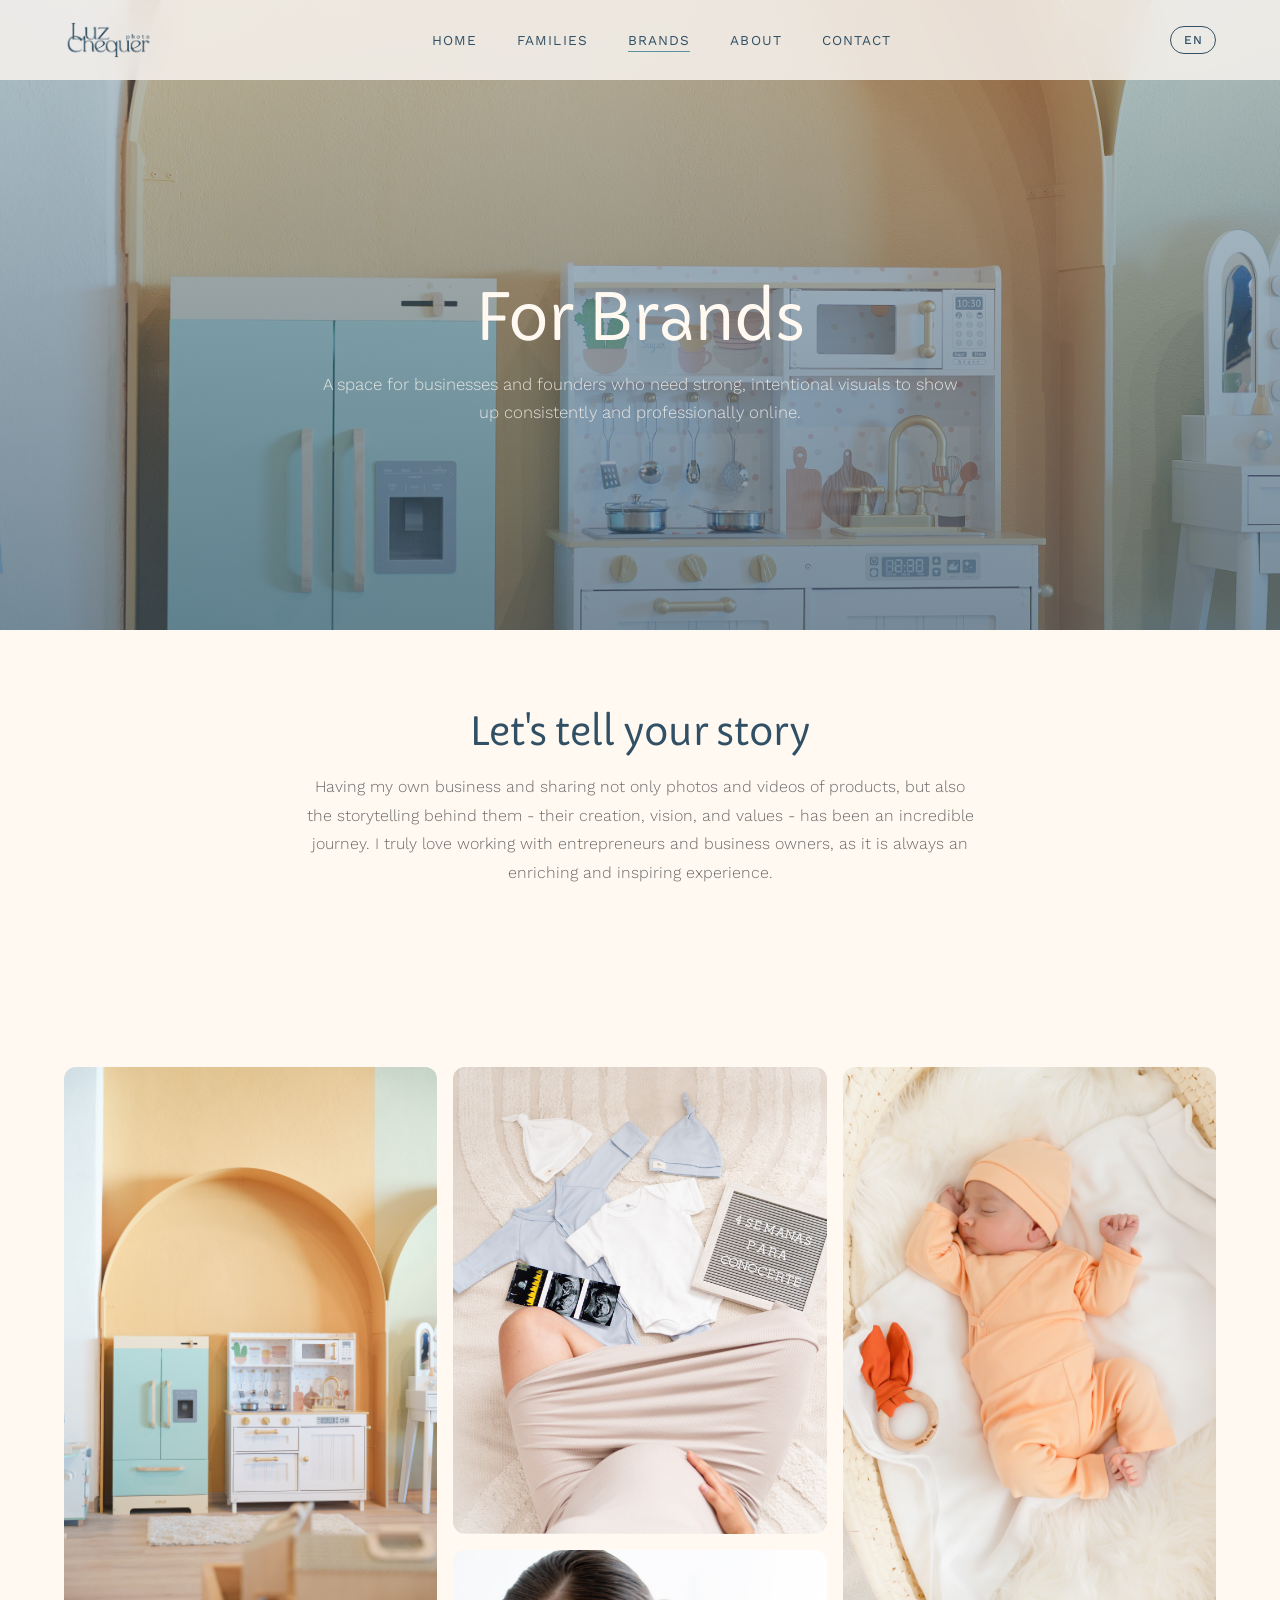
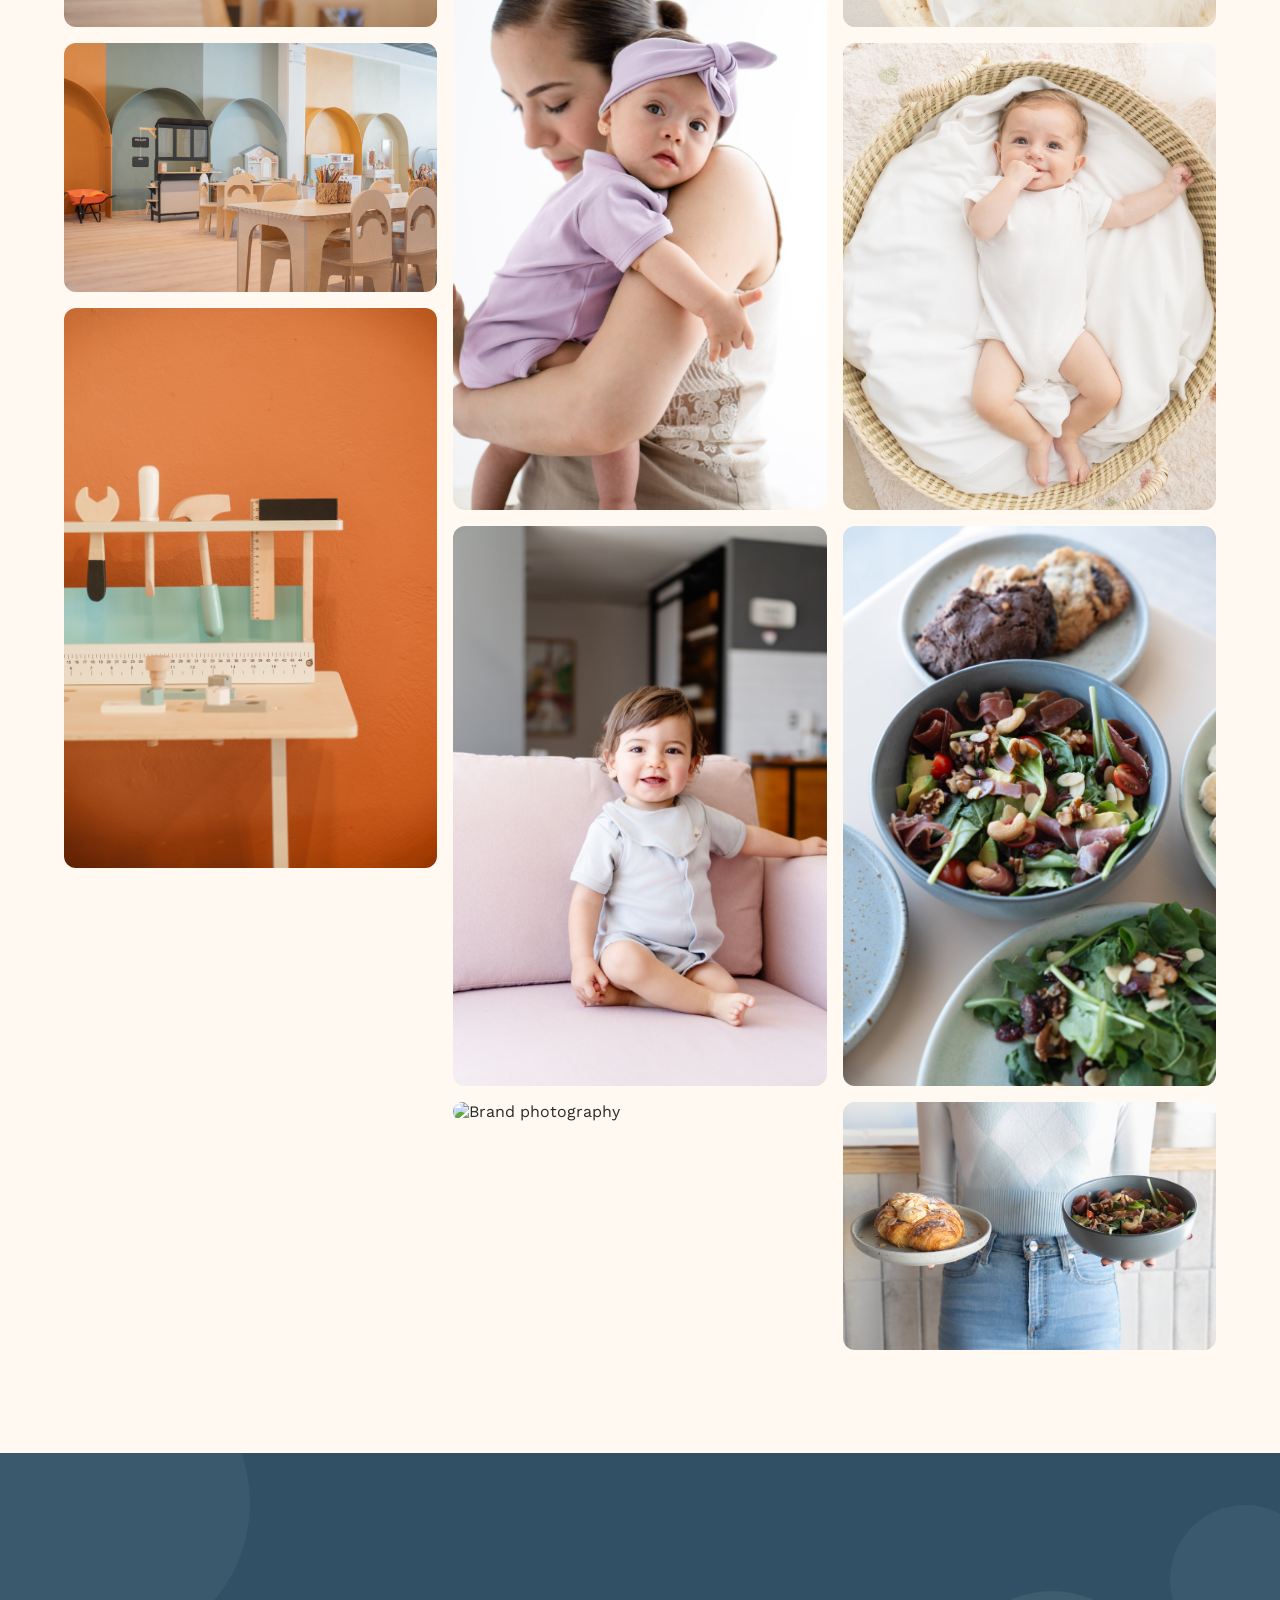
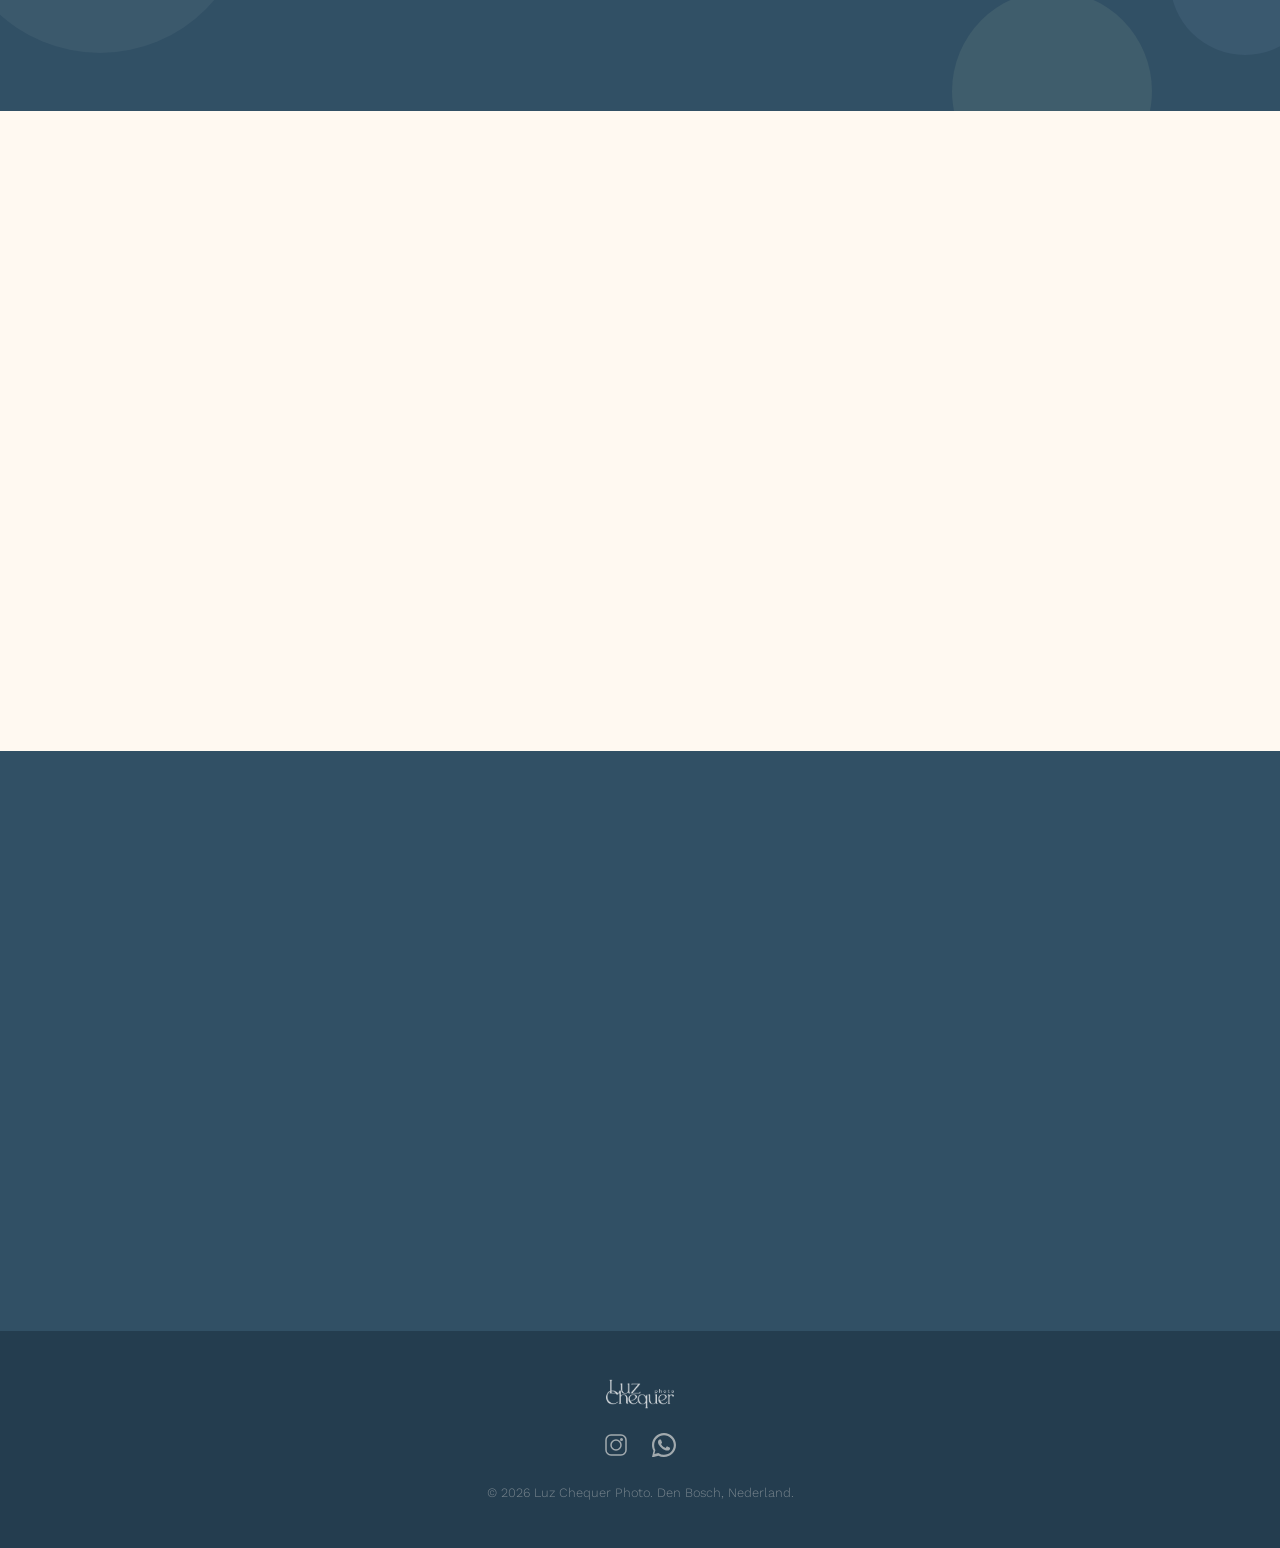
==== site/brands.html @ 9d4e7717 "Initial commit: Luz Chequer Photo website with Decap CMS Static photography portfolio with bilingual" ====
<!DOCTYPE html>
<html lang="en">
<head>
    <meta charset="UTF-8">
    <meta name="viewport" content="width=device-width, initial-scale=1.0">
    <title>Brands - Luz Chequer Photo</title>
    <link rel="stylesheet" href="/site/styles.css">
    <link rel="preconnect" href="https://fonts.googleapis.com">
    <link rel="preconnect" href="https://fonts.gstatic.com" crossorigin>
    <link href="https://fonts.googleapis.com/css2?family=Capriola&family=Work+Sans:wght@300;400;500&display=swap" rel="stylesheet">
</head>
<body>

    <!-- Navigation -->
    <nav class="navbar" id="navbar">
        <a href="/site/" class="nav-logo">
            <img src="/logo/luzchequerphoto-logo.png" alt="Luz Chequer Photo" class="logo-dark">
            <img src="/logo/luzchequerphoto-logo-b.png" alt="Luz Chequer Photo" class="logo-light">
        </a>
        <div class="nav-links" id="navLinks">
            <a href="/site/" data-en="Home" data-nl="Home">Home</a>
            <a href="/site/families.html" data-en="Families" data-nl="Gezinnen">Families</a>
            <a href="/site/brands.html" class="active" data-en="Brands" data-nl="Merken">Brands</a>
            <a href="#about" data-en="About" data-nl="Over mij">About</a>
            <a href="#contact" data-en="Contact" data-nl="Contact">Contact</a>
        </div>
        <div class="nav-right">
            <button class="lang-toggle" id="langToggle" title="Switch language">
EN
            </button>
            <button class="menu-toggle" id="menuToggle" aria-label="Menu">
                <span></span>
                <span></span>
                <span></span>
            </button>
        </div>
    </nav>

    <!-- Mobile Menu -->
    <div class="mobile-menu" id="mobileMenu">
        <a href="/site/" data-en="Home" data-nl="Home">Home</a>
        <a href="/site/families.html" data-en="Families" data-nl="Gezinnen">Families</a>
        <a href="/site/brands.html" data-en="Brands" data-nl="Merken">Brands</a>
        <a href="#about" data-en="About" data-nl="Over mij">About</a>
        <a href="#contact" data-en="Contact" data-nl="Contact">Contact</a>
    </div>

    <!-- Page Hero -->
    <section class="page-hero">
        <img src="/porfolio/brands/DSC03375.jpg" alt="Brand Photography">
        <div class="page-hero-overlay"></div>
        <div class="page-hero-content">
            <h1 data-en="For Brands" data-nl="Voor Merken">For Brands</h1>
            <p data-en="A space for businesses and founders who need strong, intentional visuals to show up consistently and professionally online." data-nl="Een plek voor bedrijven en ondernemers die sterke, doordachte visuals nodig hebben om consistent en professioneel online aanwezig te zijn.">A space for businesses and founders who need strong, intentional visuals to show up consistently and professionally online.</p>
        </div>
    </section>

    <!-- Intro -->
    <section class="page-intro">
        <h2 data-en="Let's tell your story" data-nl="Laten we jouw verhaal vertellen">Let's tell your story</h2>
        <p data-en="Having my own business and sharing not only photos and videos of products, but also the storytelling behind them - their creation, vision, and values - has been an incredible journey. I truly love working with entrepreneurs and business owners, as it is always an enriching and inspiring experience." data-nl="Mijn eigen bedrijf hebben en niet alleen foto's en video's van producten delen, maar ook het verhaal erachter - de creatie, visie en waarden - is een ongelooflijke reis geweest. Ik vind het geweldig om met ondernemers te werken, omdat het altijd een verrijkende en inspirerende ervaring is.">Having my own business and sharing not only photos and videos of products, but also the storytelling behind them - their creation, vision, and values - has been an incredible journey. I truly love working with entrepreneurs and business owners, as it is always an enriching and inspiring experience.</p>
    </section>

    <!-- Gallery -->
    <section class="portfolio">
        <div class="portfolio-grid" id="portfolioGrid">
            <div class="portfolio-item"><img src="/porfolio/brands/DSC03375.jpg" alt="Brand photography" loading="lazy"></div>
            <div class="portfolio-item"><img src="/porfolio/brands/DSC03379.jpg" alt="Brand photography" loading="lazy"></div>
            <div class="portfolio-item"><img src="/porfolio/brands/DSC03391.jpg" alt="Brand photography" loading="lazy"></div>
            <div class="portfolio-item"><img src="/porfolio/brands/DSC07817.jpg" alt="Brand photography" loading="lazy"></div>
            <div class="portfolio-item"><img src="/porfolio/brands/DSC05580.jpg" alt="Brand photography" loading="lazy"></div>
            <div class="portfolio-item"><img src="/porfolio/brands/DSC09235.jpg" alt="Brand photography" loading="lazy"></div>
            <div class="portfolio-item"><img src="/porfolio/brands/DSC07991.jpg" alt="Brand photography" loading="lazy"></div>
            <div class="portfolio-item"><img src="/porfolio/brands/DSC07994.jpg" alt="Brand photography" loading="lazy"></div>
            <div class="portfolio-item"><img src="/porfolio/brands/MAURO-71-2.jpg" alt="Brand photography" loading="lazy"></div>
            <div class="portfolio-item"><img src="/porfolio/brands/DSC03404.jpg" alt="Brand photography" loading="lazy"></div>
            <div class="portfolio-item"><img src="/porfolio/brands/DSC03407.jpg" alt="Brand photography" loading="lazy"></div>
        </div>
    </section>

    <!-- Lightbox -->
    <div class="lightbox" id="lightbox">
        <button class="lightbox-close" id="lightboxClose">&times;</button>
        <button class="lightbox-prev" id="lightboxPrev">&#8249;</button>
        <button class="lightbox-next" id="lightboxNext">&#8250;</button>
        <img src="" alt="" id="lightboxImg">
    </div>

    <!-- CTA Banner -->
    <section class="quote-banner">
        <div class="quote-shapes">
            <div class="q-shape q-1"></div>
            <div class="q-shape q-2"></div>
            <div class="q-shape q-3"></div>
        </div>
        <blockquote>
            <p data-en="&ldquo;Let's work together&rdquo;" data-nl="&ldquo;Laten we samenwerken&rdquo;">&ldquo;Let's work together&rdquo;</p>
        </blockquote>
    </section>

    <!-- About -->
    <section class="about" id="about">
        <div class="about-grid">
            <div class="about-image">
                <img src="/luzchequer.jpg" alt="Luz Chequer">
                <div class="about-shape"></div>
            </div>
            <div class="about-content">
                <span class="section-label" data-en="About Me" data-nl="Over Mij">About Me</span>
                <h2 data-en="A little more about me" data-nl="Even iets meer over mij">A little more about me</h2>
                <p data-en="I studied Fashion Design and graduated with honors at IBERO in Mexico City, where I took photography and editing classes. That experience gave me a strong technical foundation, which I later used for different projects and eventually for my own business - I created and still run my own baby clothing brand." data-nl="Ik heb Modeontwerp gestudeerd en cum laude afgestudeerd aan IBERO in Mexico-Stad, waar ik fotografie- en bewerkingslessen volgde. Die ervaring gaf me een sterke technische basis, die ik later gebruikte voor verschillende projecten en uiteindelijk voor mijn eigen bedrijf - ik heb mijn eigen babykledingmerk opgericht en run het nog steeds.">I studied Fashion Design and graduated with honors at IBERO in Mexico City, where I took photography and editing classes. That experience gave me a strong technical foundation, which I later used for different projects and eventually for my own business - I created and still run my own baby clothing brand.</p>
                <p data-en="Along the way, I've learned so much about social media and how to create content that is useful, meaningful, and truly helps local businesses connect with their audience." data-nl="Onderweg heb ik zoveel geleerd over social media en hoe je content kunt maken die nuttig, betekenisvol is en lokale bedrijven echt helpt om verbinding te maken met hun publiek.">Along the way, I've learned so much about social media and how to create content that is useful, meaningful, and truly helps local businesses connect with their audience.</p>
            </div>
        </div>
    </section>

    <!-- Contact -->
    <section class="contact" id="contact">
        <div class="contact-grid">
            <div class="contact-info">
                <span class="section-label" data-en="Get in Touch" data-nl="Neem Contact Op">Get in Touch</span>
                <h2 data-en="Let's create something beautiful together" data-nl="Laten we samen iets moois maken">Let's create something beautiful together</h2>
                <p data-en="I'm always happy to help you with any questions you might have." data-nl="Ik help je graag met al je vragen.">I'm always happy to help you with any questions you might have.</p>
                <div class="contact-details">
                    <a href="mailto:luzchequer@gmail.com" class="contact-link">
                        <svg width="20" height="20" viewBox="0 0 24 24" fill="none" stroke="currentColor" stroke-width="1.5"><rect x="2" y="4" width="20" height="16" rx="2"/><path d="m2 7 10 7 10-7"/></svg>
                        luzchequer@gmail.com
                    </a>
                    <a href="tel:+31626169125" class="contact-link">
                        <svg width="20" height="20" viewBox="0 0 24 24" fill="none" stroke="currentColor" stroke-width="1.5"><path d="M22 16.92v3a2 2 0 0 1-2.18 2 19.79 19.79 0 0 1-8.63-3.07 19.5 19.5 0 0 1-6-6 19.79 19.79 0 0 1-3.07-8.67A2 2 0 0 1 4.11 2h3a2 2 0 0 1 2 1.72c.127.96.361 1.903.7 2.81a2 2 0 0 1-.45 2.11L8.09 9.91a16 16 0 0 0 6 6l1.27-1.27a2 2 0 0 1 2.11-.45c.907.339 1.85.573 2.81.7A2 2 0 0 1 22 16.92z"/></svg>
                        +31 6 26169125
                    </a>
                    <a href="https://wa.me/527713960683" class="contact-link" target="_blank">
                        <svg width="20" height="20" viewBox="0 0 24 24" fill="currentColor"><path d="M17.472 14.382c-.297-.149-1.758-.867-2.03-.967-.273-.099-.471-.148-.67.15-.197.297-.767.966-.94 1.164-.173.199-.347.223-.644.075-.297-.15-1.255-.463-2.39-1.475-.883-.788-1.48-1.761-1.653-2.059-.173-.297-.018-.458.13-.606.134-.133.298-.347.446-.52.149-.174.198-.298.298-.497.099-.198.05-.371-.025-.52-.075-.149-.669-1.612-.916-2.207-.242-.579-.487-.5-.669-.51-.173-.008-.371-.01-.57-.01-.198 0-.52.074-.792.372-.272.297-1.04 1.016-1.04 2.479 0 1.462 1.065 2.875 1.213 3.074.149.198 2.096 3.2 5.077 4.487.709.306 1.262.489 1.694.625.712.227 1.36.195 1.871.118.571-.085 1.758-.719 2.006-1.413.248-.694.248-1.289.173-1.413-.074-.124-.272-.198-.57-.347z"/><path d="M12 0C5.373 0 0 5.373 0 12c0 2.127.555 4.122 1.527 5.855L.06 23.647a.5.5 0 0 0 .608.608l5.792-1.467A11.94 11.94 0 0 0 12 24c6.627 0 12-5.373 12-12S18.627 0 12 0zm0 21.818a9.8 9.8 0 0 1-5.283-1.545l-.379-.225-3.927.995.995-3.927-.225-.379A9.8 9.8 0 0 1 2.182 12c0-5.422 4.396-9.818 9.818-9.818S21.818 6.578 21.818 12s-4.396 9.818-9.818 9.818z"/></svg>
                        WhatsApp
                    </a>
                    <a href="https://instagram.com/luzchequerphoto" class="contact-link" target="_blank">
                        <svg width="20" height="20" viewBox="0 0 24 24" fill="none" stroke="currentColor" stroke-width="1.5"><rect x="2" y="2" width="20" height="20" rx="5"/><circle cx="12" cy="12" r="5"/><circle cx="17.5" cy="6.5" r="1.5" fill="currentColor" stroke="none"/></svg>
                        @luzchequerphoto
                    </a>
                    <div class="contact-link location">
                        <svg width="20" height="20" viewBox="0 0 24 24" fill="none" stroke="currentColor" stroke-width="1.5"><path d="M21 10c0 7-9 13-9 13s-9-6-9-13a9 9 0 0 1 18 0z"/><circle cx="12" cy="10" r="3"/></svg>
                        Den Bosch, Nederland
                    </div>
                </div>
            </div>
            <div class="contact-form-wrapper">
                <form class="contact-form" id="contactForm">
                    <div class="form-group">
                        <input type="text" name="name" required placeholder=" ">
                        <label data-en="Name" data-nl="Naam">Name</label>
                    </div>
                    <div class="form-group">
                        <input type="email" name="email" required placeholder=" ">
                        <label data-en="Email" data-nl="E-mail">Email</label>
                    </div>
                    <div class="form-group">
                        <textarea name="message" rows="5" required placeholder=" "></textarea>
                        <label data-en="Message" data-nl="Bericht">Message</label>
                    </div>
                    <button type="submit" class="submit-btn" data-en="Send Message" data-nl="Verstuur Bericht">Send Message</button>
                </form>
            </div>
        </div>
    </section>

    <!-- Footer -->
    <footer class="footer">
        <div class="footer-content">
            <img src="/logo/luzchequerphoto-logo-b.png" alt="Luz Chequer Photo" class="footer-logo">
            <div class="footer-social">
                <a href="https://instagram.com/luzchequerphoto" target="_blank" aria-label="Instagram">
                    <svg width="24" height="24" viewBox="0 0 24 24" fill="none" stroke="currentColor" stroke-width="1.5"><rect x="2" y="2" width="20" height="20" rx="5"/><circle cx="12" cy="12" r="5"/><circle cx="17.5" cy="6.5" r="1.5" fill="currentColor" stroke="none"/></svg>
                </a>
                <a href="https://wa.me/527713960683" target="_blank" aria-label="WhatsApp">
                    <svg width="24" height="24" viewBox="0 0 24 24" fill="currentColor"><path d="M17.472 14.382c-.297-.149-1.758-.867-2.03-.967-.273-.099-.471-.148-.67.15-.197.297-.767.966-.94 1.164-.173.199-.347.223-.644.075-.297-.15-1.255-.463-2.39-1.475-.883-.788-1.48-1.761-1.653-2.059-.173-.297-.018-.458.13-.606.134-.133.298-.347.446-.52.149-.174.198-.298.298-.497.099-.198.05-.371-.025-.52-.075-.149-.669-1.612-.916-2.207-.242-.579-.487-.5-.669-.51-.173-.008-.371-.01-.57-.01-.198 0-.52.074-.792.372-.272.297-1.04 1.016-1.04 2.479 0 1.462 1.065 2.875 1.213 3.074.149.198 2.096 3.2 5.077 4.487.709.306 1.262.489 1.694.625.712.227 1.36.195 1.871.118.571-.085 1.758-.719 2.006-1.413.248-.694.248-1.289.173-1.413-.074-.124-.272-.198-.57-.347z"/><path d="M12 0C5.373 0 0 5.373 0 12c0 2.127.555 4.122 1.527 5.855L.06 23.647a.5.5 0 0 0 .608.608l5.792-1.467A11.94 11.94 0 0 0 12 24c6.627 0 12-5.373 12-12S18.627 0 12 0zm0 21.818a9.8 9.8 0 0 1-5.283-1.545l-.379-.225-3.927.995.995-3.927-.225-.379A9.8 9.8 0 0 1 2.182 12c0-5.422 4.396-9.818 9.818-9.818S21.818 6.578 21.818 12s-4.396 9.818-9.818 9.818z"/></svg>
                </a>
            </div>
            <p class="footer-copy">&copy; 2026 Luz Chequer Photo. Den Bosch, Nederland.</p>
        </div>
    </footer>

    <script src="/site/content-loader.js"></script>
    <script src="/site/script.js"></script>
</body>
</html>
---- site/styles.css ----
/* ============================================
   Luz Chequer Photo - Brand Stylesheet
   Colors from Mesa de trabajo:
   Lime:      #E0EABC
   Mint:      #ABC0B9
   Teal:      #5F929F
   Navy:      #315065
   Light Blue:#A7C1E1
   Background:#F7F3EE (warm cream from brand sheet)
   ============================================ */

:root {
    --lime: #E0EABC;
    --mint: #ABC0B9;
    --teal: #5F929F;
    --navy: #315065;
    --light-blue: #A7C1E1;
    --cream: #fff9f1;
    --white: #FFFFFF;
    --text: #2A2A2A;
    --text-light: #6B6B6B;

    --font-display: 'Capriola', sans-serif;
    --font-body: 'Work Sans', -apple-system, sans-serif;

    --nav-height: 80px;
}

* {
    margin: 0;
    padding: 0;
    box-sizing: border-box;
}

html {
    scroll-behavior: smooth;
    font-size: 16px;
}

body {
    font-family: var(--font-body);
    color: var(--text);
    background: var(--cream);
    overflow-x: hidden;
    -webkit-font-smoothing: antialiased;
}

img {
    display: block;
    max-width: 100%;
}

a {
    text-decoration: none;
    color: inherit;
}

/* ── Navigation ────────────────────────── */

.navbar {
    position: fixed;
    top: 0;
    left: 0;
    right: 0;
    height: var(--nav-height);
    display: flex;
    align-items: center;
    justify-content: space-between;
    padding: 0 clamp(1.5rem, 5vw, 4rem);
    background: rgba(247, 243, 238, 0.85);
    backdrop-filter: blur(20px);
    -webkit-backdrop-filter: blur(20px);
    z-index: 1000;
    transition: background 0.3s, box-shadow 0.3s;
}

.navbar.scrolled {
    background: rgba(247, 243, 238, 0.95);
    box-shadow: 0 1px 20px rgba(49, 80, 101, 0.08);
}

.nav-logo {
    display: flex;
    align-items: center;
    z-index: 10;
}

.nav-logo img {
    height: 36px;
    width: auto;
}

.logo-light {
    display: none;
}

.nav-links {
    display: flex;
    gap: 2.5rem;
}

.nav-links a {
    font-family: var(--font-body);
    font-size: 0.85rem;
    font-weight: 400;
    letter-spacing: 0.08em;
    text-transform: uppercase;
    color: var(--navy);
    position: relative;
    transition: color 0.3s;
}

.nav-links a::after {
    content: '';
    position: absolute;
    bottom: -4px;
    left: 0;
    width: 0;
    height: 1.5px;
    background: var(--teal);
    transition: width 0.3s;
}

.nav-links a:hover::after,
.nav-links a.active::after {
    width: 100%;
}

.nav-right {
    display: flex;
    align-items: center;
    gap: 1rem;
}

.lang-toggle {
    display: flex;
    align-items: center;
    gap: 0.4rem;
    padding: 0.4rem 0.8rem;
    background: transparent;
    border: 1.5px solid var(--navy);
    border-radius: 100px;
    cursor: pointer;
    font-family: var(--font-body);
    font-size: 0.75rem;
    font-weight: 500;
    letter-spacing: 0.05em;
    color: var(--navy);
    transition: all 0.3s;
}

.lang-toggle:hover {
    background: var(--navy);
    color: var(--white);
}

.lang-flag {
    font-size: 1rem;
    line-height: 1;
}

.menu-toggle {
    display: none;
    flex-direction: column;
    gap: 5px;
    background: none;
    border: none;
    cursor: pointer;
    padding: 4px;
    z-index: 10;
}

.menu-toggle span {
    display: block;
    width: 24px;
    height: 2px;
    background: var(--navy);
    transition: all 0.3s;
    border-radius: 2px;
}

.menu-toggle.open span:nth-child(1) {
    transform: rotate(45deg) translate(5px, 5px);
}

.menu-toggle.open span:nth-child(2) {
    opacity: 0;
}

.menu-toggle.open span:nth-child(3) {
    transform: rotate(-45deg) translate(5px, -5px);
}

.mobile-menu {
    display: none;
    position: fixed;
    inset: 0;
    background: var(--navy);
    z-index: 999;
    flex-direction: column;
    align-items: center;
    justify-content: center;
    gap: 2.5rem;
    opacity: 0;
    pointer-events: none;
    transition: opacity 0.4s;
}

.mobile-menu.open {
    opacity: 1;
    pointer-events: all;
}

.mobile-menu a {
    font-family: var(--font-display);
    font-size: 2rem;
    color: var(--cream);
    letter-spacing: 0.02em;
    transition: color 0.3s;
}

.mobile-menu a:hover {
    color: var(--mint);
}

/* ── Hero ──────────────────────────────── */

.hero {
    min-height: 100vh;
    display: flex;
    align-items: center;
    padding: calc(var(--nav-height) + 2rem) clamp(1.5rem, 5vw, 4rem) 2rem;
    gap: clamp(2rem, 5vw, 6rem);
    position: relative;
    overflow: hidden;
}

.hero-content {
    flex: 1;
    max-width: 600px;
    z-index: 2;
}

.hero-title {
    font-family: var(--font-display);
    font-weight: 300;
    line-height: 1.1;
    color: var(--navy);
    margin-bottom: 1.5rem;
}

.hero-line-1 {
    display: block;
    font-size: clamp(3rem, 6vw, 5.5rem);
    font-style: italic;
    color: var(--teal);
}

.hero-line-2 {
    display: block;
    font-size: clamp(2.5rem, 5vw, 4.5rem);
}

.hero-line-3 {
    display: block;
    font-size: clamp(2.5rem, 5vw, 4.5rem);
}

.hero-subtitle {
    font-size: 1rem;
    font-weight: 300;
    color: var(--text-light);
    margin-bottom: 2.5rem;
    letter-spacing: 0.02em;
}

.hero-cta {
    display: inline-block;
    padding: 1rem 2.5rem;
    background: var(--navy);
    color: var(--cream);
    font-family: var(--font-body);
    font-size: 0.85rem;
    font-weight: 400;
    letter-spacing: 0.1em;
    text-transform: uppercase;
    border-radius: 100px;
    transition: all 0.4s;
}

.hero-cta:hover {
    background: var(--teal);
    transform: translateY(-2px);
    box-shadow: 0 8px 30px rgba(95, 146, 159, 0.3);
}

.hero-image-wrapper {
    flex: 1;
    position: relative;
    max-width: 500px;
    z-index: 1;
}

.hero-image {
    position: relative;
    border-radius: 200px 200px 30px 30px;
    overflow: hidden;
    aspect-ratio: 3/4;
    z-index: 2;
}

.hero-image img {
    width: 100%;
    height: 100%;
    object-fit: cover;
}

.hero-shape {
    position: absolute;
    border-radius: 50%;
    z-index: 1;
}

.shape-1 {
    width: 200px;
    height: 200px;
    background: var(--lime);
    top: -30px;
    right: -40px;
    opacity: 0.6;
}

.shape-2 {
    width: 150px;
    height: 150px;
    background: var(--light-blue);
    bottom: -20px;
    left: -30px;
    opacity: 0.5;
}

/* ── Services ──────────────────────────── */

.services {
    padding: clamp(4rem, 8vw, 8rem) clamp(1.5rem, 5vw, 4rem);
}

.services-grid {
    max-width: 1200px;
    margin: 0 auto;
    display: flex;
    flex-direction: column;
    gap: clamp(3rem, 6vw, 6rem);
}

.service-card {
    display: flex;
    align-items: center;
    gap: clamp(2rem, 5vw, 5rem);
}

.service-card.reverse {
    flex-direction: row-reverse;
}

.service-image {
    flex: 1;
    border-radius: 20px;
    overflow: hidden;
    aspect-ratio: 4/5;
    max-width: 480px;
}

.service-image img {
    width: 100%;
    height: 100%;
    object-fit: cover;
    transition: transform 0.6s;
}

.service-card:hover .service-image img {
    transform: scale(1.03);
}

.service-content {
    flex: 1;
}

.service-label {
    display: inline-block;
    font-size: 0.75rem;
    font-weight: 500;
    letter-spacing: 0.15em;
    text-transform: uppercase;
    color: var(--teal);
    margin-bottom: 1rem;
    padding: 0.4rem 1rem;
    background: rgba(95, 146, 159, 0.1);
    border-radius: 100px;
}

.service-content h2 {
    font-family: var(--font-display);
    font-size: clamp(1.8rem, 3vw, 2.8rem);
    font-weight: 400;
    color: var(--navy);
    line-height: 1.2;
    margin-bottom: 1rem;
}

.service-content p {
    font-size: 1rem;
    font-weight: 300;
    line-height: 1.7;
    color: var(--text-light);
    margin-bottom: 1.5rem;
}

.service-link {
    font-size: 0.9rem;
    font-weight: 500;
    color: var(--navy);
    letter-spacing: 0.02em;
    transition: color 0.3s;
}

.service-link:hover {
    color: var(--teal);
}

/* ── Quote Banner ──────────────────────── */

.quote-banner {
    padding: clamp(4rem, 8vw, 7rem) clamp(1.5rem, 5vw, 4rem);
    background: var(--navy);
    text-align: center;
    position: relative;
    overflow: hidden;
}

.quote-shapes {
    position: absolute;
    inset: 0;
    pointer-events: none;
}

.q-shape {
    position: absolute;
    border-radius: 50%;
    opacity: 0.08;
}

.q-1 {
    width: 300px;
    height: 300px;
    background: var(--mint);
    top: -100px;
    left: -50px;
}

.q-2 {
    width: 200px;
    height: 200px;
    background: var(--lime);
    bottom: -80px;
    right: 10%;
}

.q-3 {
    width: 150px;
    height: 150px;
    background: var(--light-blue);
    top: 20%;
    right: -40px;
}

blockquote p {
    font-family: var(--font-display);
    font-size: clamp(1.5rem, 3vw, 2.5rem);
    font-weight: 400;
    font-style: normal;
    color: var(--cream);
    max-width: 700px;
    margin: 0 auto;
    line-height: 1.4;
    position: relative;
    z-index: 1;
}

/* ── Portfolio ─────────────────────────── */

.portfolio {
    padding: clamp(4rem, 8vw, 8rem) clamp(1.5rem, 5vw, 4rem);
}

.portfolio-header {
    max-width: 1200px;
    margin: 0 auto 3rem;
    display: flex;
    align-items: baseline;
    justify-content: space-between;
    flex-wrap: wrap;
    gap: 1.5rem;
}

.portfolio-header h2 {
    font-family: var(--font-display);
    font-size: clamp(2rem, 4vw, 3.5rem);
    font-weight: 300;
    color: var(--navy);
}

.portfolio-tabs {
    display: flex;
    gap: 0.5rem;
}

.tab-btn {
    padding: 0.5rem 1.5rem;
    border: 1.5px solid var(--navy);
    border-radius: 100px;
    background: transparent;
    font-family: var(--font-body);
    font-size: 0.8rem;
    font-weight: 400;
    letter-spacing: 0.05em;
    color: var(--navy);
    cursor: pointer;
    transition: all 0.3s;
}

.tab-btn:hover,
.tab-btn.active {
    background: var(--navy);
    color: var(--cream);
}

.portfolio-grid {
    max-width: 1200px;
    margin: 0 auto;
    columns: 3;
    column-gap: 1rem;
}

.portfolio-item {
    break-inside: avoid;
    margin-bottom: 1rem;
    border-radius: 12px;
    overflow: hidden;
    cursor: pointer;
    position: relative;
    transition: opacity 0.4s, transform 0.4s;
}

.portfolio-item::after {
    content: '';
    position: absolute;
    inset: 0;
    background: rgba(49, 80, 101, 0);
    transition: background 0.3s;
    border-radius: 12px;
}

.portfolio-item:hover::after {
    background: rgba(49, 80, 101, 0.1);
}

.portfolio-item img {
    width: 100%;
    display: block;
    transition: transform 0.6s;
}

.portfolio-item:hover img {
    transform: scale(1.03);
}

.portfolio-item.hidden {
    display: none;
}

/* ── Lightbox ──────────────────────────── */

.lightbox {
    position: fixed;
    inset: 0;
    background: rgba(0, 0, 0, 0.92);
    z-index: 2000;
    display: flex;
    align-items: center;
    justify-content: center;
    opacity: 0;
    pointer-events: none;
    transition: opacity 0.3s;
}

.lightbox.open {
    opacity: 1;
    pointer-events: all;
}

.lightbox img {
    max-width: 90vw;
    max-height: 90vh;
    object-fit: contain;
    border-radius: 8px;
}

.lightbox-close,
.lightbox-prev,
.lightbox-next {
    position: absolute;
    background: none;
    border: none;
    color: white;
    cursor: pointer;
    font-size: 2rem;
    padding: 1rem;
    opacity: 0.7;
    transition: opacity 0.3s;
}

.lightbox-close:hover,
.lightbox-prev:hover,
.lightbox-next:hover {
    opacity: 1;
}

.lightbox-close {
    top: 1rem;
    right: 1.5rem;
    font-size: 2.5rem;
}

.lightbox-prev {
    left: 1.5rem;
    font-size: 3rem;
}

.lightbox-next {
    right: 1.5rem;
    font-size: 3rem;
}

/* ── About ─────────────────────────────── */

.about {
    padding: clamp(4rem, 8vw, 8rem) clamp(1.5rem, 5vw, 4rem);
    background: var(--cream);
    position: relative;
    z-index: 1;
}

.about-grid {
    max-width: 1100px;
    margin: 0 auto;
    display: flex;
    align-items: center;
    gap: clamp(3rem, 6vw, 6rem);
}

.about-image {
    flex: 0 0 380px;
    position: relative;
}

.about-image img {
    width: 100%;
    border-radius: 200px 200px 30px 30px;
    position: relative;
    z-index: 2;
}

.about-shape {
    position: absolute;
    width: 120%;
    height: 50%;
    bottom: -20px;
    left: -10%;
    background: var(--mint);
    border-radius: 50%;
    opacity: 0.25;
    z-index: 1;
}

.section-label {
    display: inline-block;
    font-size: 0.75rem;
    font-weight: 500;
    letter-spacing: 0.15em;
    text-transform: uppercase;
    color: var(--teal);
    margin-bottom: 0.8rem;
}

.about-content h2 {
    font-family: var(--font-display);
    font-size: clamp(2rem, 3.5vw, 3rem);
    font-weight: 300;
    color: var(--navy);
    margin-bottom: 1.5rem;
    line-height: 1.2;
}

.about-content p {
    font-size: 0.95rem;
    font-weight: 300;
    line-height: 1.8;
    color: var(--text-light);
    margin-bottom: 1rem;
}

/* ── Contact ───────────────────────────── */

.contact {
    padding: clamp(4rem, 8vw, 8rem) clamp(1.5rem, 5vw, 4rem);
    background: var(--navy);
    color: var(--cream);
}

.contact-grid {
    max-width: 1100px;
    margin: 0 auto;
    display: flex;
    gap: clamp(3rem, 6vw, 6rem);
    align-items: flex-start;
}

.contact-info {
    flex: 1;
}

.contact .section-label {
    color: var(--mint);
}

.contact-info h2 {
    font-family: var(--font-display);
    font-size: clamp(2rem, 3.5vw, 3rem);
    font-weight: 300;
    color: var(--cream);
    margin-bottom: 1rem;
    line-height: 1.2;
}

.contact-info > p {
    font-size: 0.95rem;
    font-weight: 300;
    color: rgba(247, 243, 238, 0.7);
    margin-bottom: 2rem;
    line-height: 1.6;
}

.contact-details {
    display: flex;
    flex-direction: column;
    gap: 1rem;
}

.contact-link {
    display: flex;
    align-items: center;
    gap: 0.8rem;
    font-size: 0.95rem;
    font-weight: 300;
    color: rgba(247, 243, 238, 0.8);
    transition: color 0.3s;
}

.contact-link:hover {
    color: var(--mint);
}

.contact-link svg {
    flex-shrink: 0;
    opacity: 0.7;
}

.contact-form-wrapper {
    flex: 1;
    max-width: 480px;
}

.contact-form {
    display: flex;
    flex-direction: column;
    gap: 1.5rem;
}

.form-group {
    position: relative;
}

.form-group input,
.form-group textarea {
    width: 100%;
    padding: 1rem 0;
    background: transparent;
    border: none;
    border-bottom: 1px solid rgba(247, 243, 238, 0.3);
    color: var(--cream);
    font-family: var(--font-body);
    font-size: 0.95rem;
    font-weight: 300;
    outline: none;
    transition: border-color 0.3s;
}

.form-group input:focus,
.form-group textarea:focus {
    border-bottom-color: var(--mint);
}

.form-group label {
    position: absolute;
    top: 1rem;
    left: 0;
    font-size: 0.9rem;
    font-weight: 300;
    color: rgba(247, 243, 238, 0.5);
    pointer-events: none;
    transition: all 0.3s;
}

.form-group input:focus + label,
.form-group input:not(:placeholder-shown) + label,
.form-group textarea:focus + label,
.form-group textarea:not(:placeholder-shown) + label {
    top: -0.8rem;
    font-size: 0.7rem;
    color: var(--mint);
    letter-spacing: 0.1em;
    text-transform: uppercase;
}

.form-group textarea {
    resize: vertical;
    min-height: 100px;
}

.submit-btn {
    align-self: flex-start;
    padding: 1rem 2.5rem;
    background: var(--cream);
    color: var(--navy);
    border: none;
    border-radius: 100px;
    font-family: var(--font-body);
    font-size: 0.85rem;
    font-weight: 500;
    letter-spacing: 0.1em;
    text-transform: uppercase;
    cursor: pointer;
    transition: all 0.4s;
}

.submit-btn:hover {
    background: var(--mint);
    transform: translateY(-2px);
    box-shadow: 0 8px 25px rgba(0, 0, 0, 0.2);
}

/* ── Footer ────────────────────────────── */

.footer {
    padding: 3rem clamp(1.5rem, 5vw, 4rem);
    background: #243d4f;
    text-align: center;
}

.footer-content {
    max-width: 1200px;
    margin: 0 auto;
}

.footer-logo {
    height: 30px;
    margin: 0 auto 1.5rem;
    opacity: 0.8;
}

.footer-social {
    display: flex;
    justify-content: center;
    gap: 1.5rem;
    margin-bottom: 1.5rem;
}

.footer-social a {
    color: rgba(247, 243, 238, 0.6);
    transition: color 0.3s;
}

.footer-social a:hover {
    color: var(--mint);
}

.footer-copy {
    font-size: 0.8rem;
    font-weight: 300;
    color: rgba(247, 243, 238, 0.4);
}

/* ── Home Hero (Full-bleed image + logo) ── */

.home-hero {
    position: relative;
    width: 100%;
    aspect-ratio: 16/10;
    max-height: 55vh;
    overflow: hidden;
}

.home-hero__image {
    position: absolute;
    inset: 0;
}

.home-hero__image img {
    width: 100%;
    height: 100%;
    object-fit: cover;
    transition: opacity 0.5s ease;
}

.home-hero::after {
    content: '';
    position: absolute;
    bottom: 0;
    left: 0;
    right: 0;
    height: 20%;
    background: linear-gradient(to bottom, transparent, var(--cream));
    z-index: 1;
    pointer-events: none;
}

.home-hero__logo {
    position: absolute;
    bottom: 12%;
    left: 50%;
    transform: translateX(-50%);
    z-index: 2;
}

.home-hero__logo img {
    height: clamp(80px, 18vw, 180px);
    width: auto;
    filter: drop-shadow(0 2px 12px rgba(0, 0, 0, 0.15));
}

/* Home icon in nav */
.nav-home-icon {
    display: none;
}

/* Homepage: show home icon, hide logo */
.navbar--transparent .nav-logo img {
    display: none !important;
}

.navbar--transparent .nav-home-icon {
    display: block;
    color: var(--cream);
    transition: color 0.3s;
}

.navbar--transparent.scrolled .nav-logo img.logo-dark {
    display: block !important;
}

.navbar--transparent.scrolled .nav-home-icon {
    display: none;
}

/* Transparent navbar on homepage hero */
.navbar--transparent {
    background: transparent;
    backdrop-filter: none;
    -webkit-backdrop-filter: none;
}

.navbar--transparent .logo-dark {
    display: none;
}

.navbar--transparent .logo-light {
    display: block;
}

.navbar--transparent .nav-links a,
.navbar--transparent .lang-toggle,
.navbar--transparent .menu-toggle span {
    color: var(--cream);
}

.navbar--transparent .lang-toggle {
    border-color: var(--cream);
}

.navbar--transparent .lang-toggle:hover {
    background: var(--cream);
    color: var(--navy);
}

.navbar--transparent.scrolled {
    background: rgba(255, 249, 241, 0.95);
    backdrop-filter: blur(20px);
    -webkit-backdrop-filter: blur(20px);
}

.navbar--transparent.scrolled .logo-dark {
    display: block;
}

.navbar--transparent.scrolled .logo-light {
    display: none;
}

.navbar--transparent.scrolled .nav-links a,
.navbar--transparent.scrolled .lang-toggle,
.navbar--transparent.scrolled .menu-toggle span {
    color: var(--navy);
}

.navbar--transparent.scrolled .lang-toggle {
    border-color: var(--navy);
}

.navbar--transparent.scrolled .lang-toggle:hover {
    background: var(--navy);
    color: var(--cream);
}

/* ── Home Tabs Section ────────────────── */

.home-tabs {
    padding: 2rem clamp(1.5rem, 5vw, 4rem) clamp(3rem, 6vw, 5rem);
    text-align: center;
    max-width: 900px;
    margin: 0 auto;
    position: relative;
    z-index: 1;
    background: var(--cream);
    min-height: 100vh;
}

.home-tabs__switcher {
    display: inline-flex;
    background: var(--navy);
    border-radius: 100px;
    padding: 4px;
    margin-bottom: 2.5rem;
    position: relative;
}

.home-tabs__slider {
    position: absolute;
    top: 4px;
    left: 4px;
    width: calc(50% - 4px);
    height: calc(100% - 8px);
    background: var(--cream);
    border-radius: 100px;
    transition: transform 0.35s cubic-bezier(0.4, 0, 0.2, 1);
    z-index: 0;
    box-shadow: 0 1px 4px rgba(0, 0, 0, 0.1);
}

.home-tabs__slider.right {
    transform: translateX(100%);
}

.home-tabs__btn {
    padding: 0.8rem 2.5rem;
    border: none;
    border-radius: 100px;
    background: transparent;
    color: rgba(255, 249, 241, 0.6);
    font-family: var(--font-display);
    font-size: 1.1rem;
    cursor: pointer;
    transition: color 0.35s cubic-bezier(0.4, 0, 0.2, 1);
    position: relative;
    z-index: 1;
}

.home-tabs__btn.active {
    color: var(--navy);
}

.home-tabs__content {
    display: none;
    opacity: 0;
}

.home-tabs__content.active {
    display: block;
    animation: contentFadeIn 0.45s ease forwards;
}

@keyframes contentFadeIn {
    from { opacity: 0; transform: translateY(6px); }
    to   { opacity: 1; transform: translateY(0); }
}

/* Grid items reveal on scroll */
.home-tabs__grid-item {
    opacity: 0;
    transform: translateY(20px);
    transition: opacity 0.5s ease, transform 0.5s ease;
}

.home-tabs__grid-item.visible {
    opacity: 1;
    transform: translateY(0);
}

.home-tabs__content h2 {
    font-family: var(--font-display);
    font-size: clamp(1.4rem, 3vw, 1.8rem);
    font-weight: 400;
    color: var(--navy);
    line-height: 1.4;
    margin-bottom: 1rem;
}

.home-tabs__content > p {
    font-family: var(--font-body);
    font-size: 1rem;
    font-weight: 300;
    line-height: 1.7;
    color: var(--text-light);
    margin-bottom: 2rem;
}

.home-tabs__grid {
    display: grid;
    grid-template-columns: 1fr 1fr;
    gap: 0.6rem;
    margin-bottom: 2rem;
}

.home-tabs__grid-item {
    overflow: hidden;
    border-radius: 4px;
    aspect-ratio: 4/5;
}

.home-tabs__grid-item img {
    width: 100%;
    height: 100%;
    object-fit: cover;
    transition: transform 0.6s;
}

.home-tabs__grid-item:hover img {
    transform: scale(1.03);
}

.home-tabs__cta {
    display: inline-block;
    padding: 0.9rem 2.5rem;
    background: var(--teal);
    color: var(--cream);
    font-family: var(--font-body);
    font-size: 0.85rem;
    font-weight: 500;
    letter-spacing: 0.08em;
    border-radius: 100px;
    transition: all 0.3s;
}

.home-tabs__cta:hover {
    background: var(--navy);
    transform: translateY(-2px);
    box-shadow: 0 6px 20px rgba(49, 80, 101, 0.25);
}

/* ── Page Hero (subpages) ──────────────── */

.page-hero {
    position: relative;
    height: 70vh;
    min-height: 400px;
    display: flex;
    align-items: center;
    justify-content: center;
    text-align: center;
    padding-top: var(--nav-height);
    overflow: hidden;
}

.page-hero img {
    position: absolute;
    inset: 0;
    width: 100%;
    height: 100%;
    object-fit: cover;
}

.page-hero-overlay {
    position: absolute;
    inset: 0;
    background: linear-gradient(to bottom, rgba(49, 80, 101, 0.3), rgba(49, 80, 101, 0.6));
}

.page-hero-content {
    position: relative;
    z-index: 2;
    color: var(--cream);
    max-width: 700px;
    padding: 0 2rem;
}

.page-hero-content h1 {
    font-family: var(--font-display);
    font-size: clamp(2.5rem, 5vw, 4.5rem);
    font-weight: 300;
    margin-bottom: 1rem;
    line-height: 1.1;
}

.page-hero-content p {
    font-size: 1.05rem;
    font-weight: 300;
    line-height: 1.7;
    color: rgba(247, 243, 238, 0.85);
}

/* ── Page Intro Text ───────────────────── */

.page-intro {
    padding: clamp(3rem, 6vw, 5rem) clamp(1.5rem, 5vw, 4rem);
    text-align: center;
    max-width: 800px;
    margin: 0 auto;
}

.page-intro h2 {
    font-family: var(--font-display);
    font-size: clamp(1.8rem, 3vw, 2.5rem);
    font-weight: 300;
    color: var(--navy);
    margin-bottom: 1rem;
    line-height: 1.3;
}

.page-intro p {
    font-size: 1rem;
    font-weight: 300;
    line-height: 1.8;
    color: var(--text-light);
}

/* ── Scroll Animations ─────────────────── */

.fade-in {
    opacity: 0;
    transform: translateY(30px);
    transition: opacity 0.8s ease, transform 0.8s ease;
}

.fade-in.visible {
    opacity: 1;
    transform: translateY(0);
}

/* ── Responsive ────────────────────────── */

@media (max-width: 1024px) {
    .hero {
        flex-direction: column;
        text-align: center;
        padding-top: calc(var(--nav-height) + 3rem);
        min-height: auto;
    }

    .hero-content {
        max-width: 100%;
    }

    .hero-image-wrapper {
        max-width: 350px;
    }

    .hero-cta {
        margin: 0 auto;
    }

    .hero-subtitle {
        margin-left: auto;
        margin-right: auto;
    }

    .service-card,
    .service-card.reverse {
        flex-direction: column;
    }

    .service-image {
        max-width: 100%;
        aspect-ratio: 16/10;
    }

    .service-content {
        text-align: center;
    }

    .about-grid {
        flex-direction: column;
        text-align: center;
    }

    .about-image {
        flex: none;
        max-width: 300px;
        margin: 0 auto;
    }

    .contact-grid {
        flex-direction: column;
    }

    .contact-form-wrapper {
        max-width: 100%;
    }

    .portfolio-grid {
        columns: 2;
    }
}

@media (max-width: 768px) {
    .nav-links {
        display: none;
    }

    .menu-toggle {
        display: flex;
    }

    .mobile-menu {
        display: flex;
    }

    .portfolio-grid {
        columns: 2;
        column-gap: 0.6rem;
    }

    .portfolio-item {
        margin-bottom: 0.6rem;
    }

    .hero-image-wrapper {
        max-width: 280px;
    }


}

@media (max-width: 480px) {
    .portfolio-grid {
        columns: 1;
    }

    .portfolio-tabs {
        flex-wrap: wrap;
    }

    .tab-btn {
        padding: 0.4rem 1rem;
        font-size: 0.75rem;
    }
}
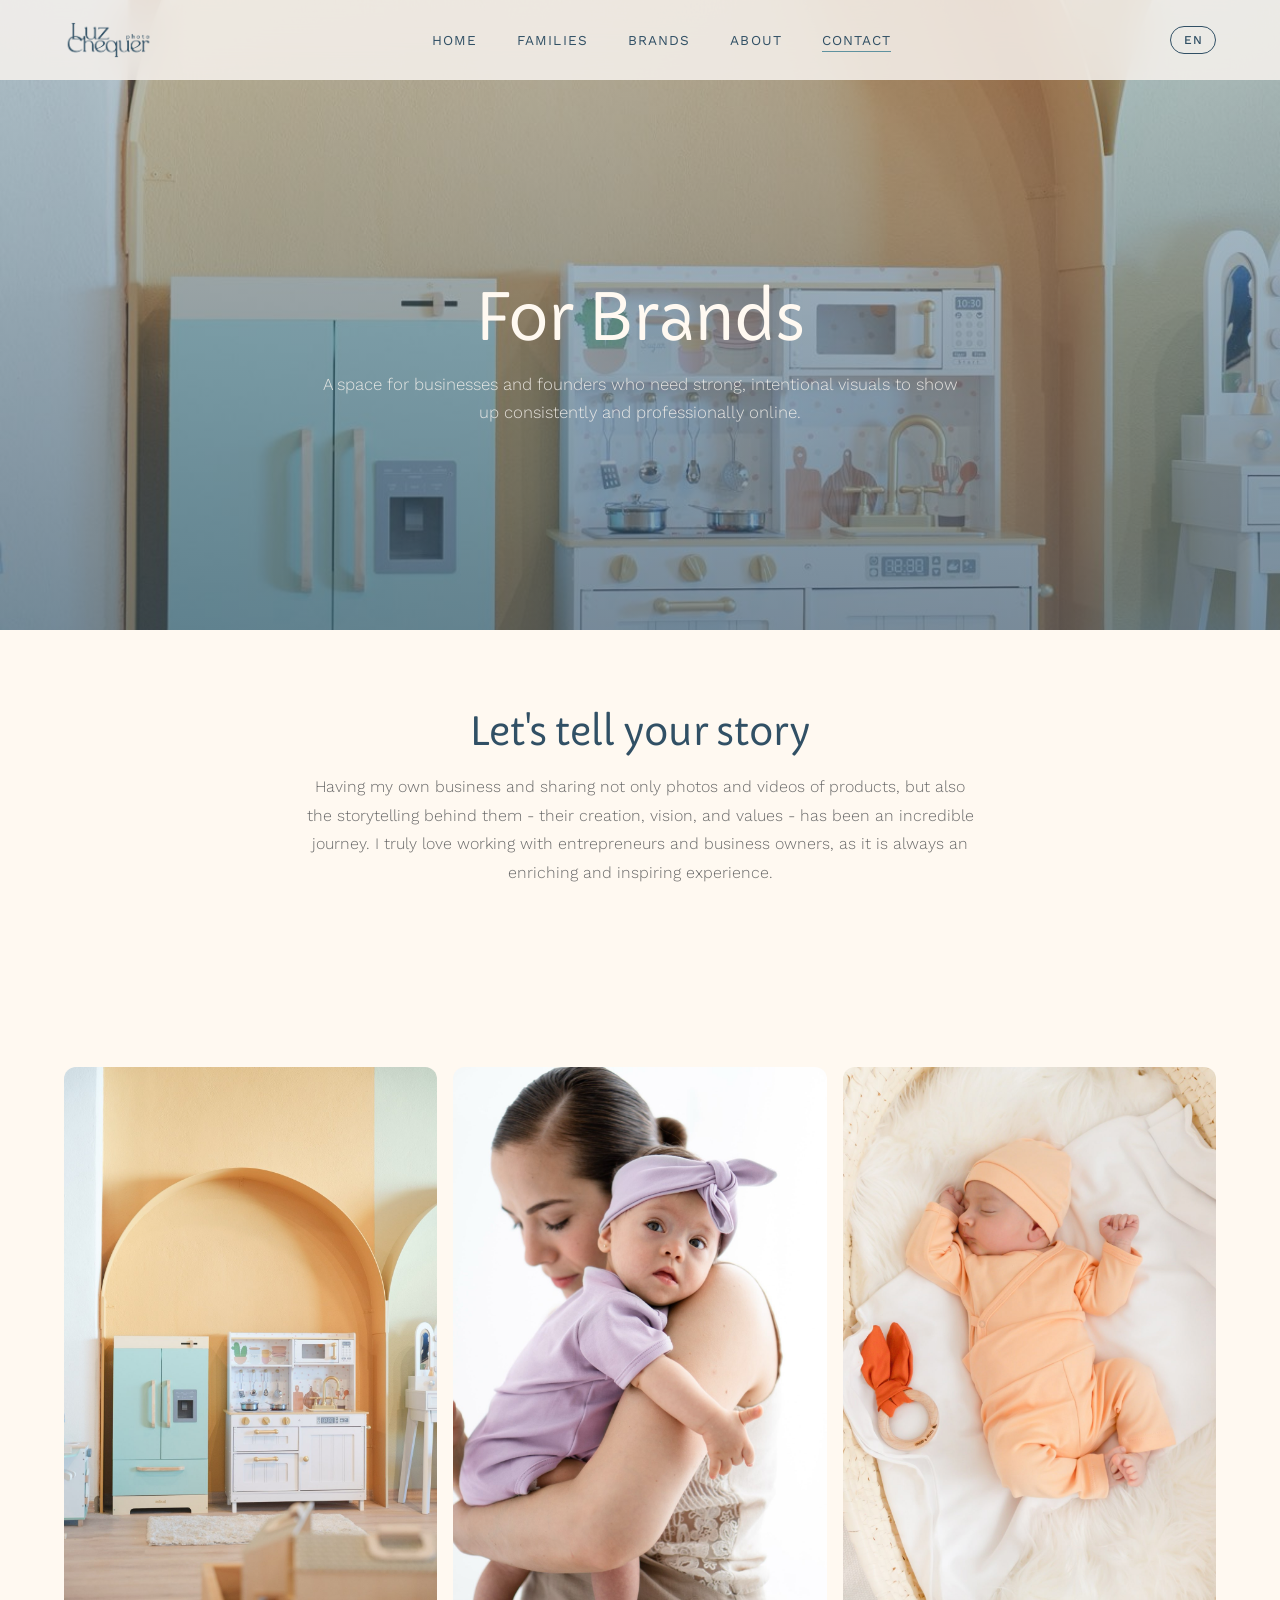
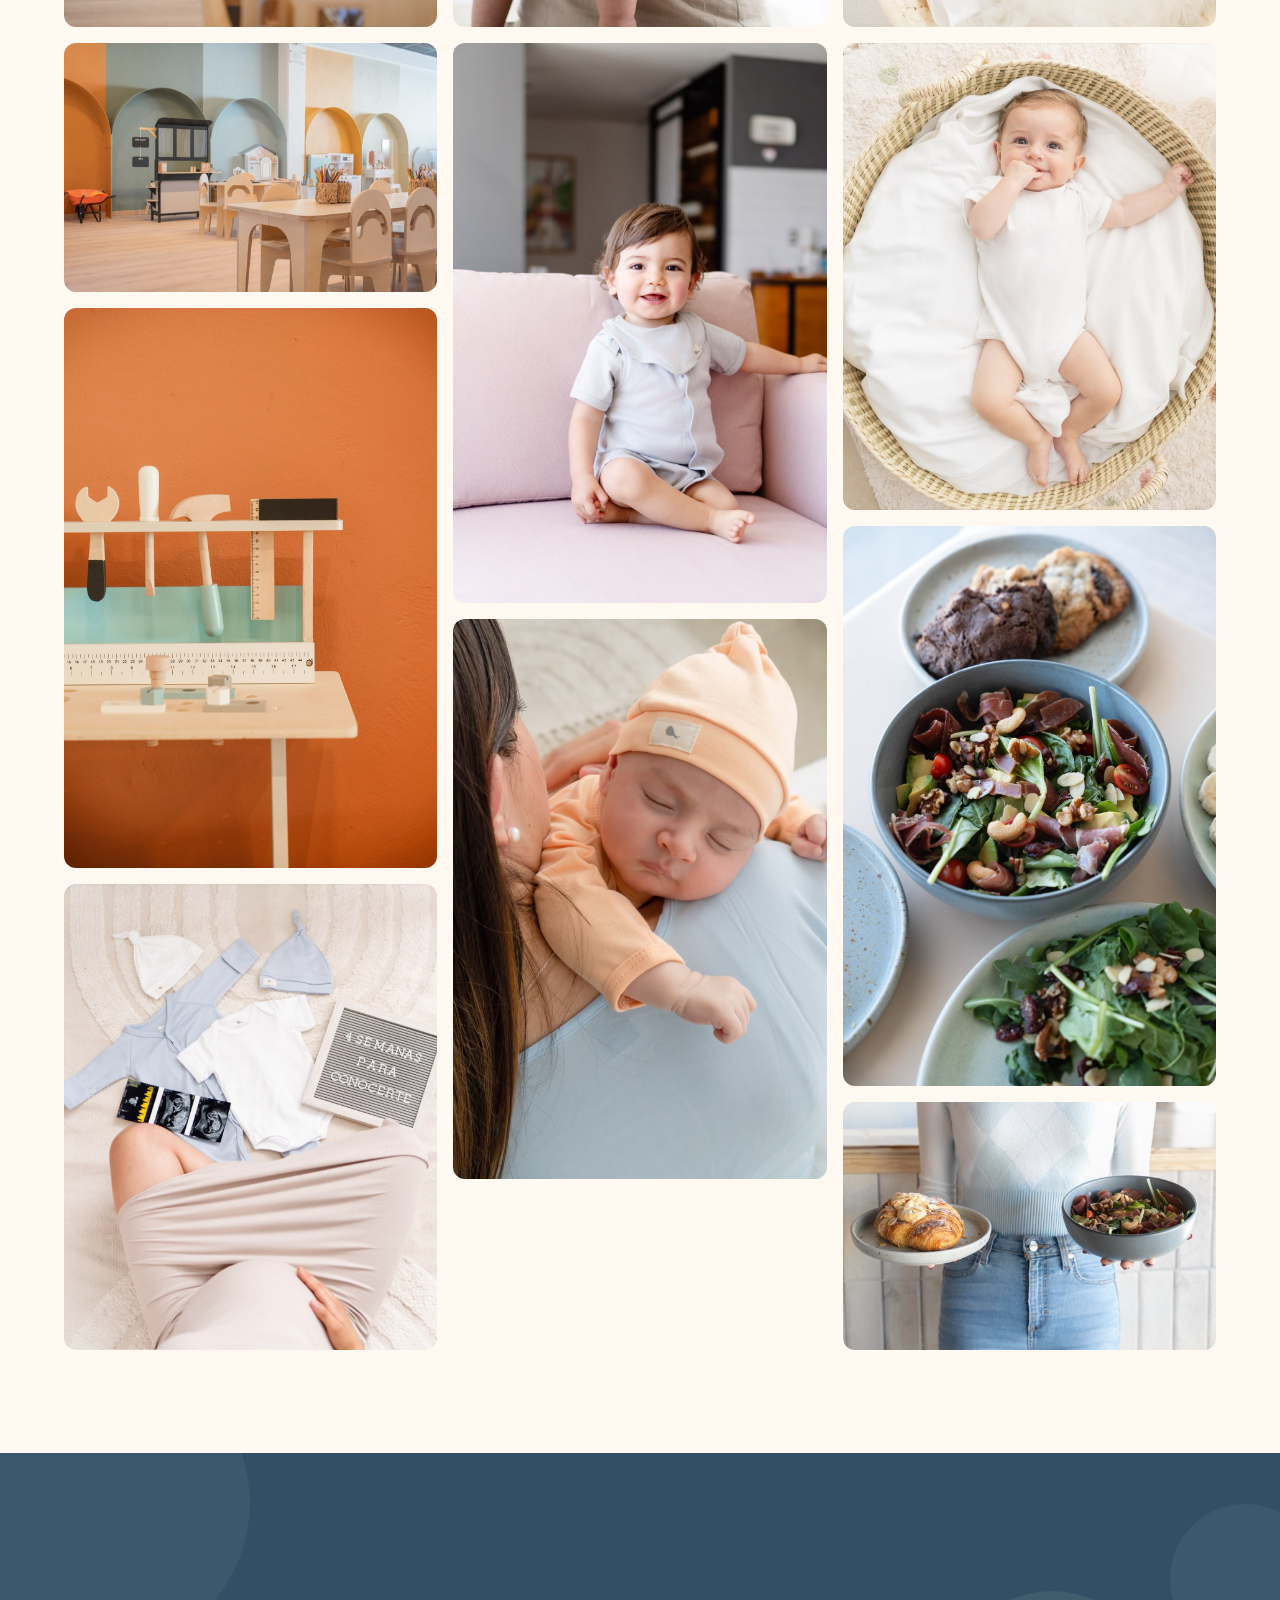
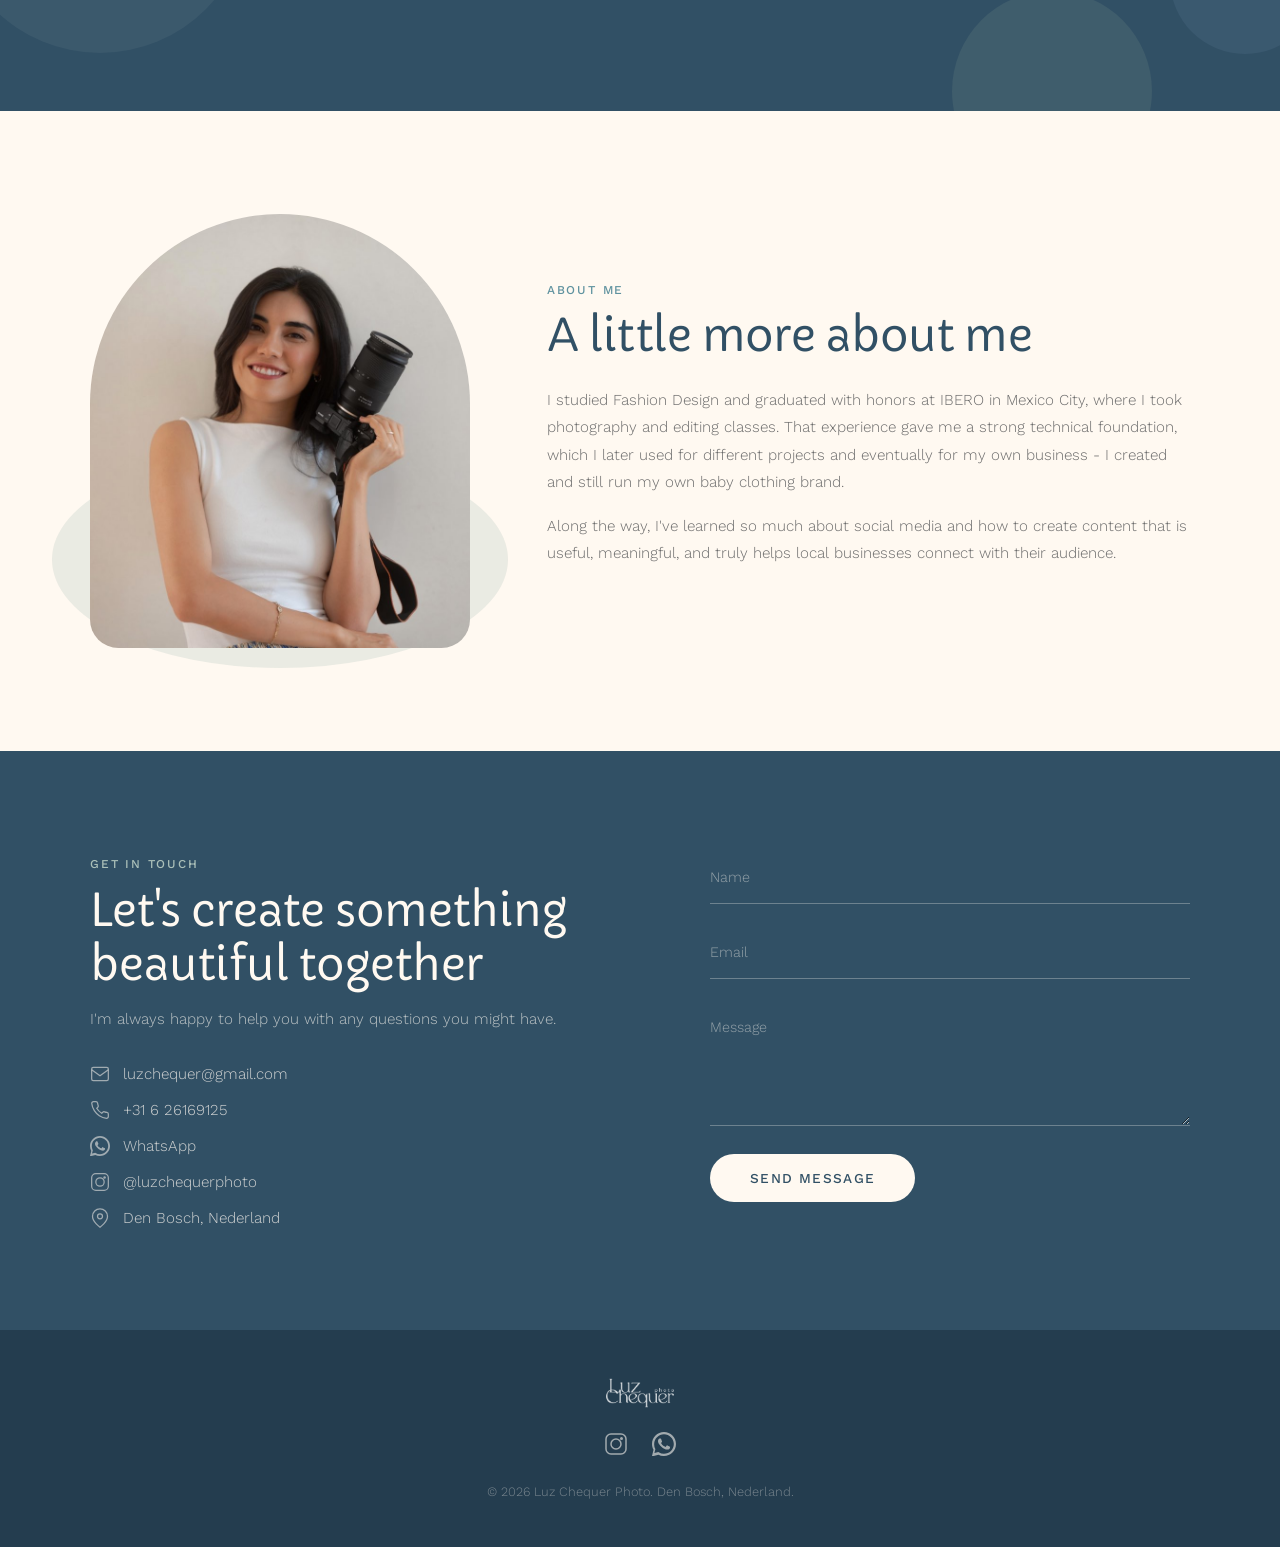
==== commit 116ac992: "Add Netlify Forms for working contact form Submissions go to Netlify dashboard and can be forwarded " ====
--- a/site/brands.html
+++ b/site/brands.html
@@ -145,7 +145,7 @@
                 </div>
             </div>
             <div class="contact-form-wrapper">
-                <form class="contact-form" id="contactForm">
+                <form class="contact-form" id="contactForm" name="contact" method="POST" data-netlify="true">
                     <div class="form-group">
                         <input type="text" name="name" required placeholder=" ">
                         <label data-en="Name" data-nl="Naam">Name</label>
@@ -180,6 +180,14 @@
         </div>
     </footer>
 
+    <script src="https://identity.netlify.com/v1/netlify-identity-widget.js"></script>
+    <script>
+      if (window.netlifyIdentity) {
+        window.netlifyIdentity.on("init", user => {
+          if (!user) window.netlifyIdentity.on("login", () => document.location.href = "/admin/");
+        });
+      }
+    </script>
     <script src="/site/content-loader.js"></script>
     <script src="/site/script.js"></script>
 </body>
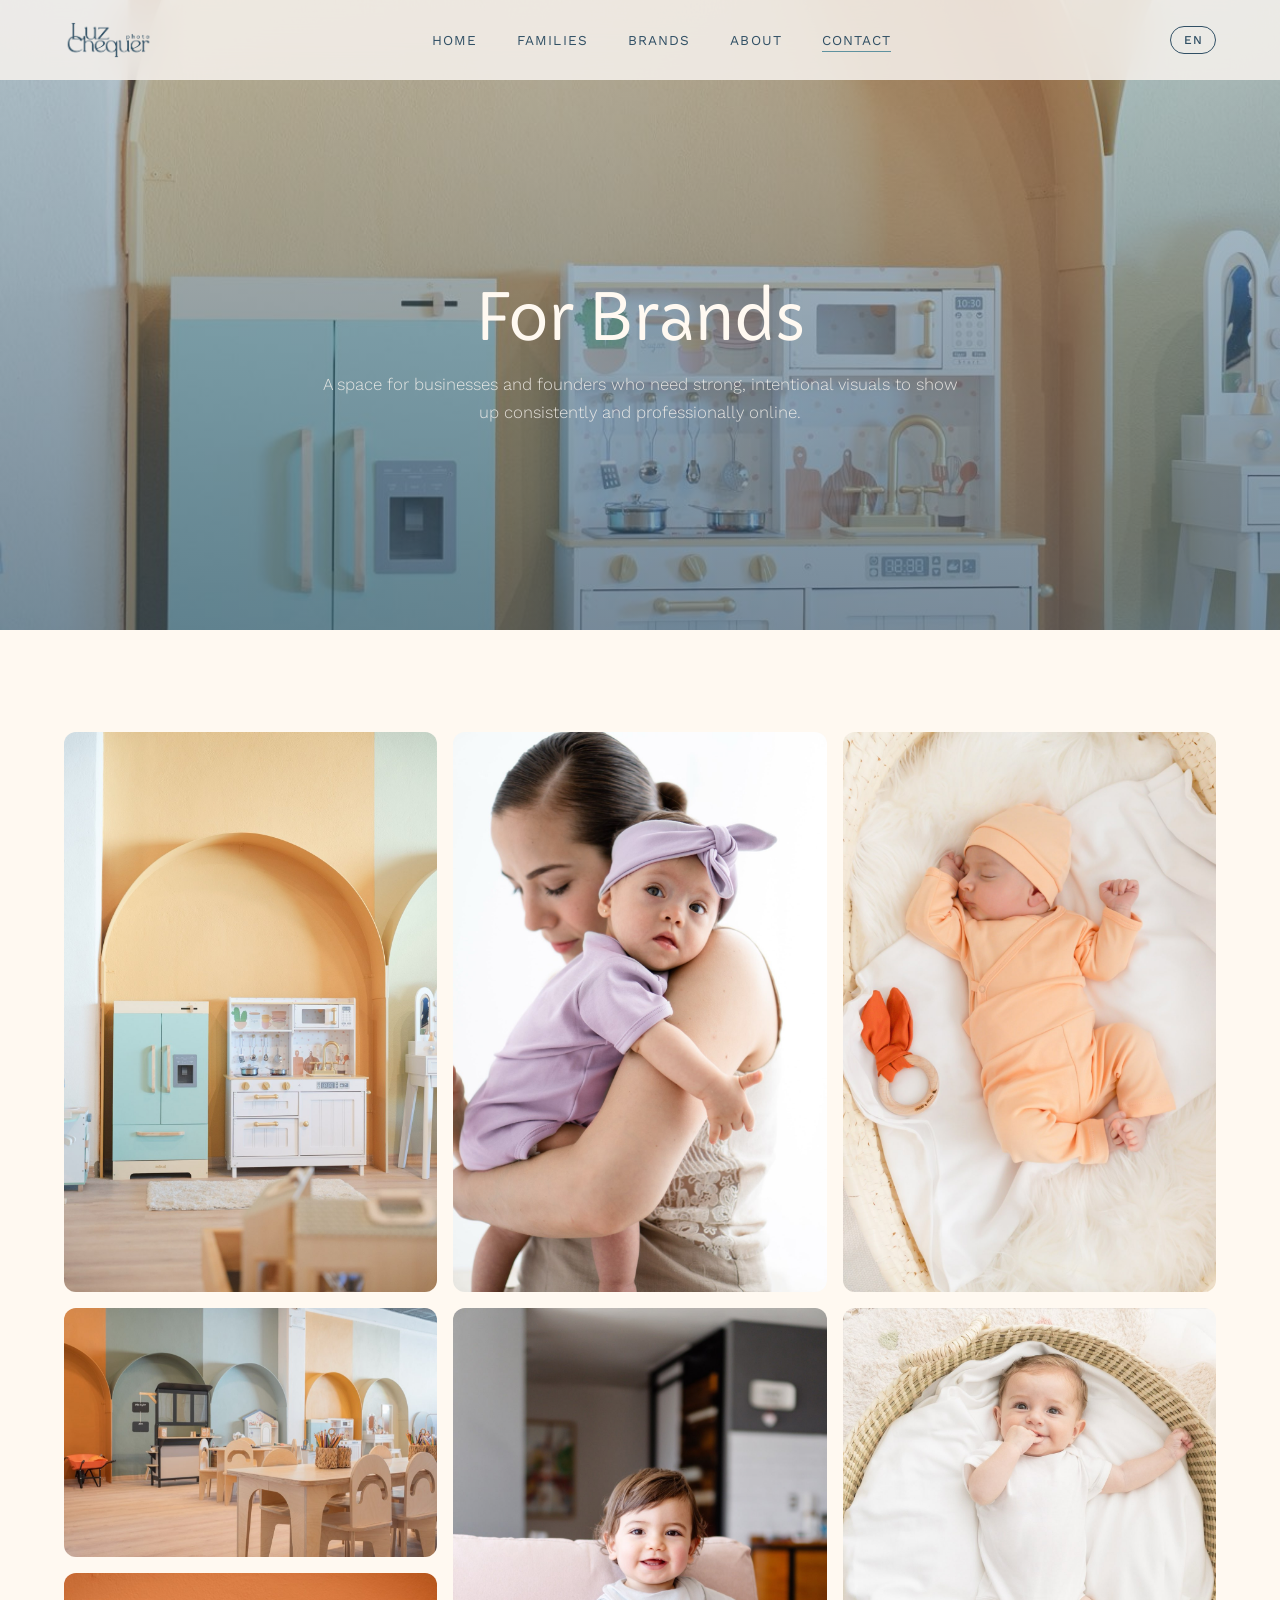
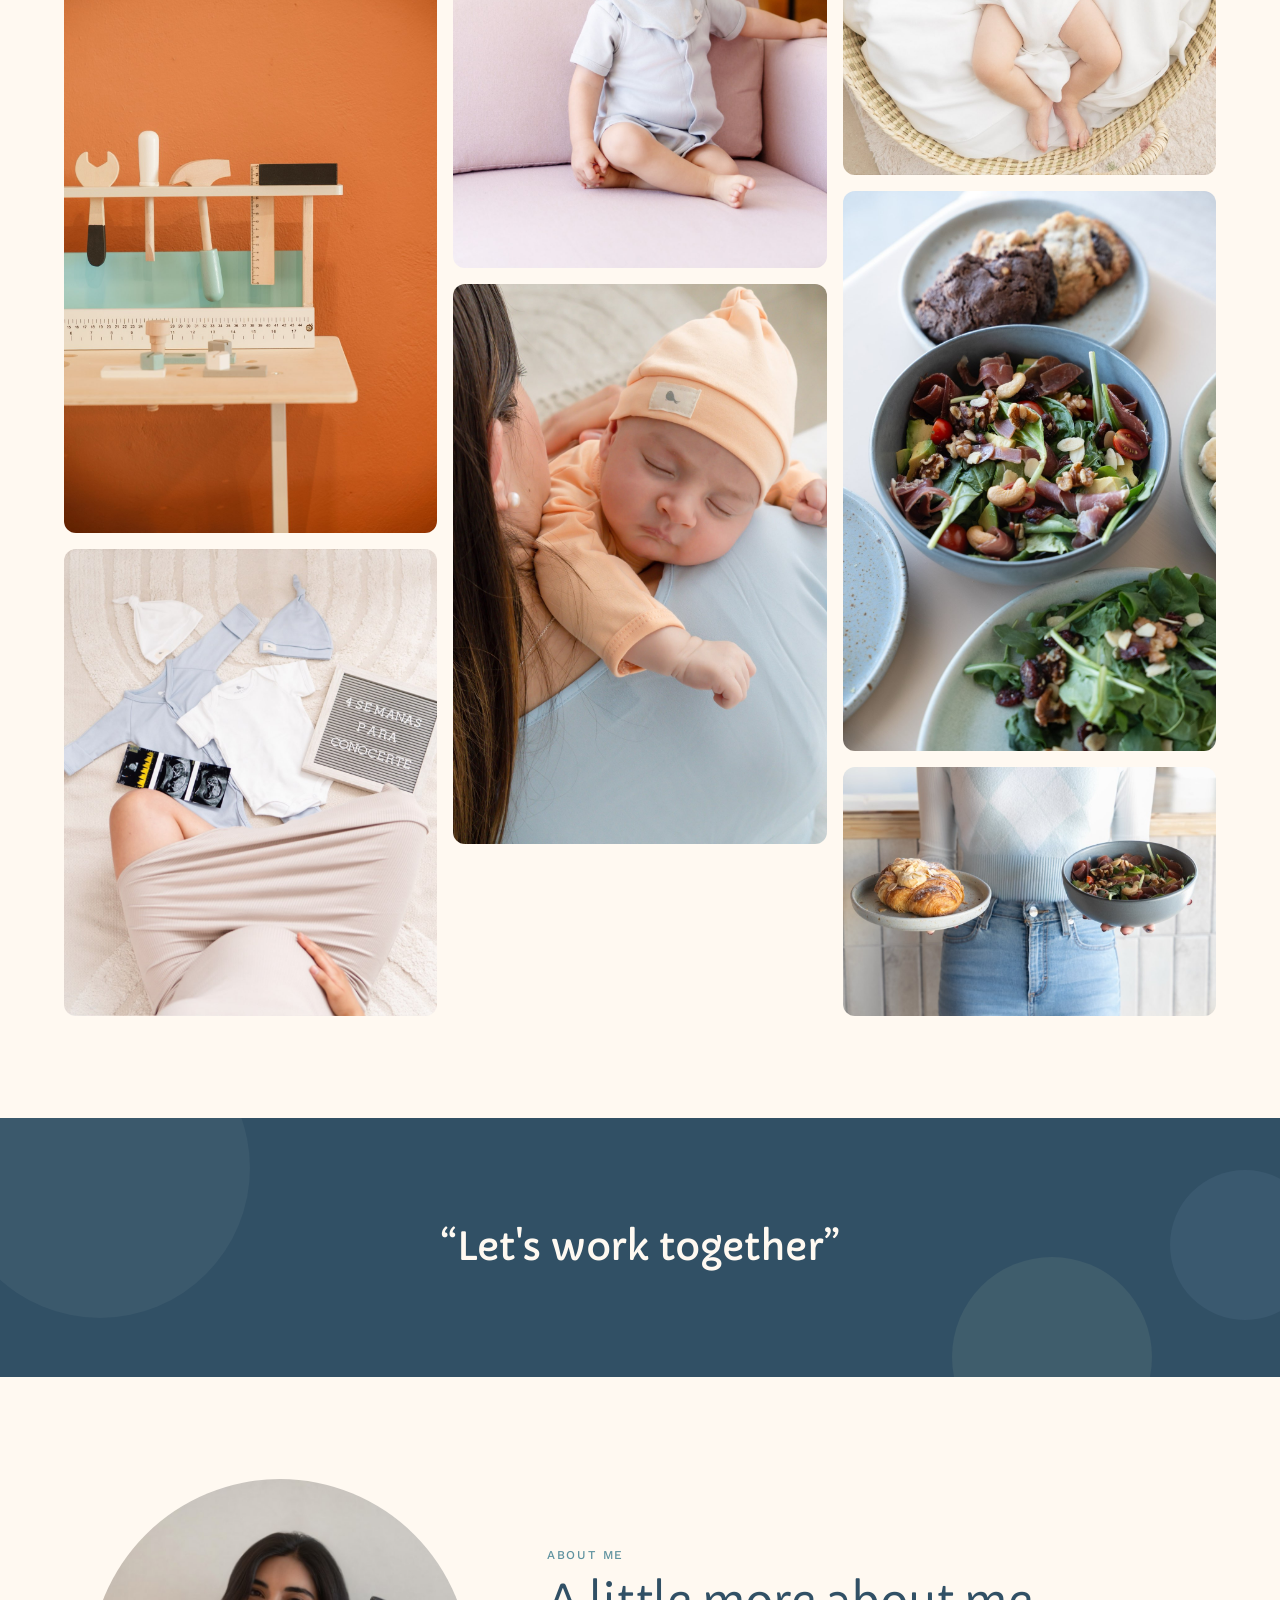
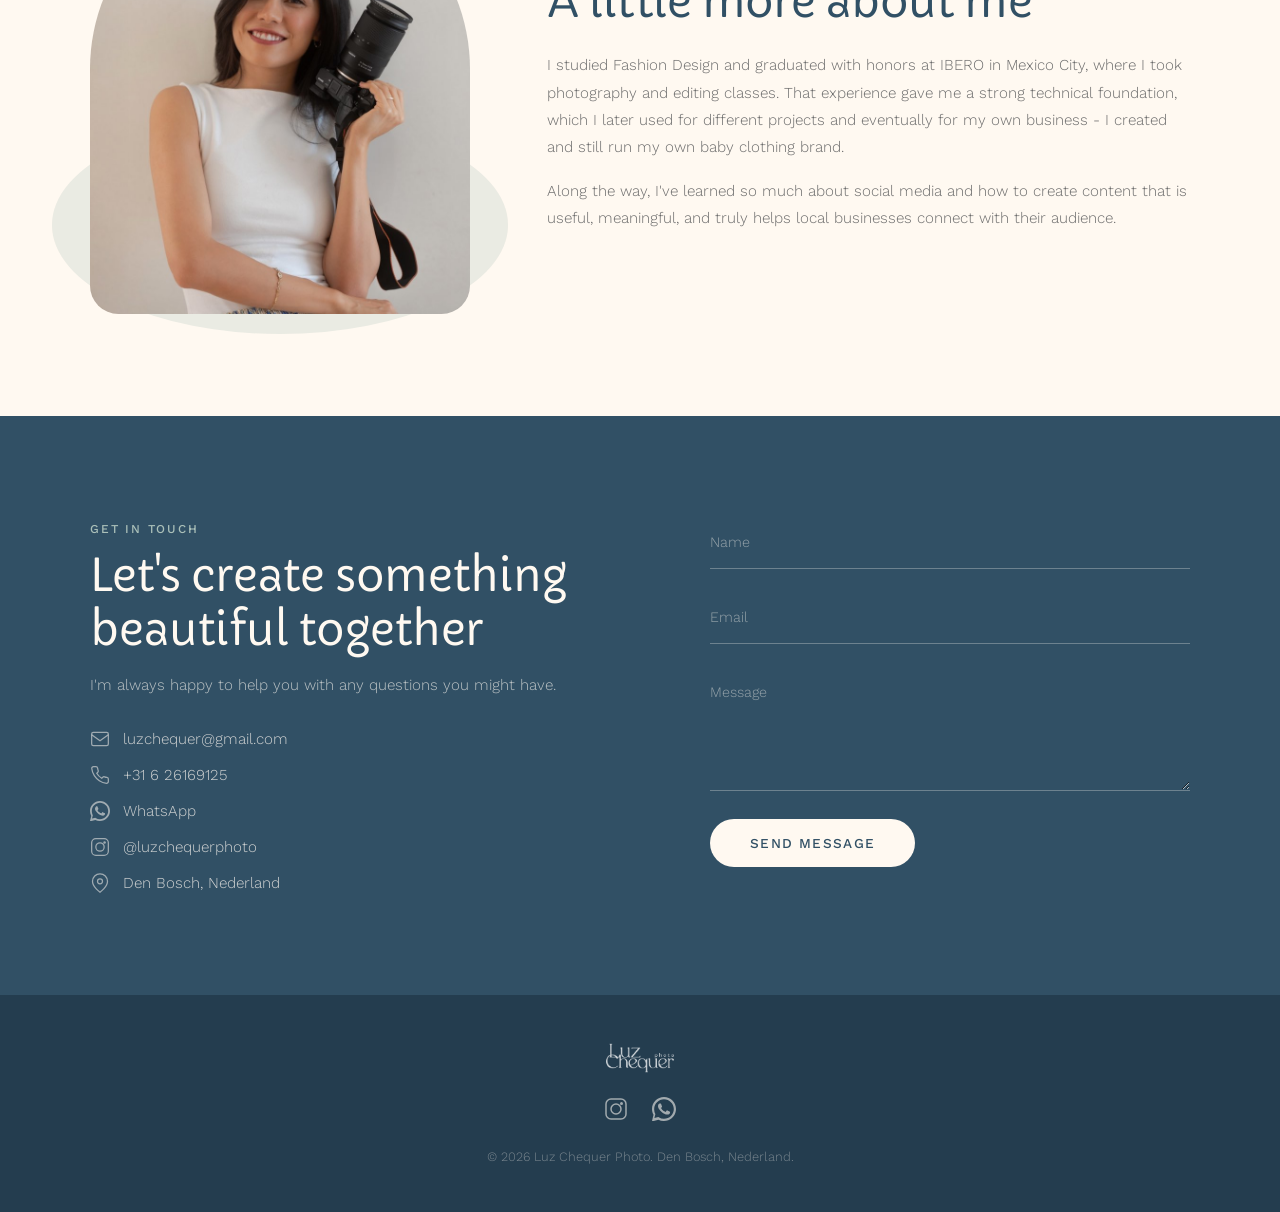
==== commit 45361896: "Remove intro text sections from families and brands pages Co-Authored-By: Claude Opus 4.6 (1M contex" ====
--- a/site/brands.html
+++ b/site/brands.html
@@ -53,12 +53,6 @@
             <h1 data-en="For Brands" data-nl="Voor Merken">For Brands</h1>
             <p data-en="A space for businesses and founders who need strong, intentional visuals to show up consistently and professionally online." data-nl="Een plek voor bedrijven en ondernemers die sterke, doordachte visuals nodig hebben om consistent en professioneel online aanwezig te zijn.">A space for businesses and founders who need strong, intentional visuals to show up consistently and professionally online.</p>
         </div>
-    </section>
-
-    <!-- Intro -->
-    <section class="page-intro">
-        <h2 data-en="Let's tell your story" data-nl="Laten we jouw verhaal vertellen">Let's tell your story</h2>
-        <p data-en="Having my own business and sharing not only photos and videos of products, but also the storytelling behind them - their creation, vision, and values - has been an incredible journey. I truly love working with entrepreneurs and business owners, as it is always an enriching and inspiring experience." data-nl="Mijn eigen bedrijf hebben en niet alleen foto's en video's van producten delen, maar ook het verhaal erachter - de creatie, visie en waarden - is een ongelooflijke reis geweest. Ik vind het geweldig om met ondernemers te werken, omdat het altijd een verrijkende en inspirerende ervaring is.">Having my own business and sharing not only photos and videos of products, but also the storytelling behind them - their creation, vision, and values - has been an incredible journey. I truly love working with entrepreneurs and business owners, as it is always an enriching and inspiring experience.</p>
     </section>
 
     <!-- Gallery -->
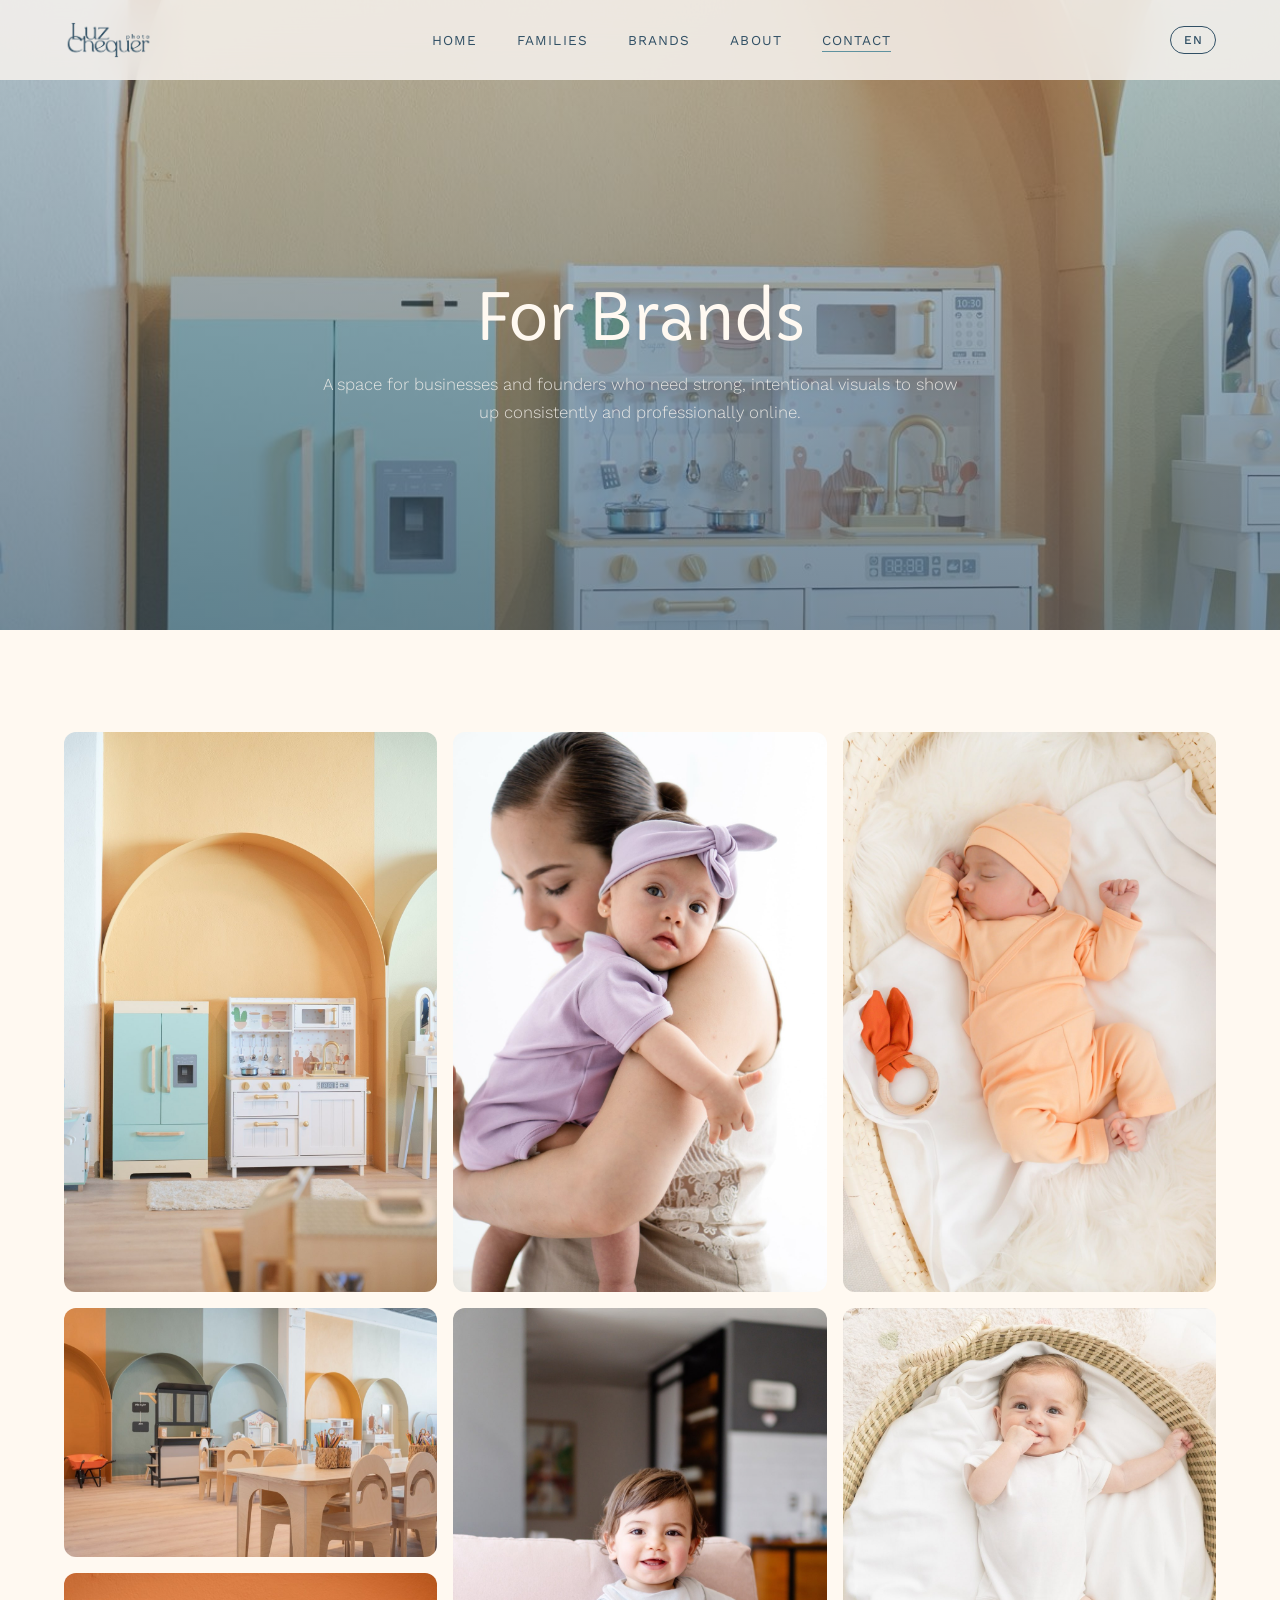
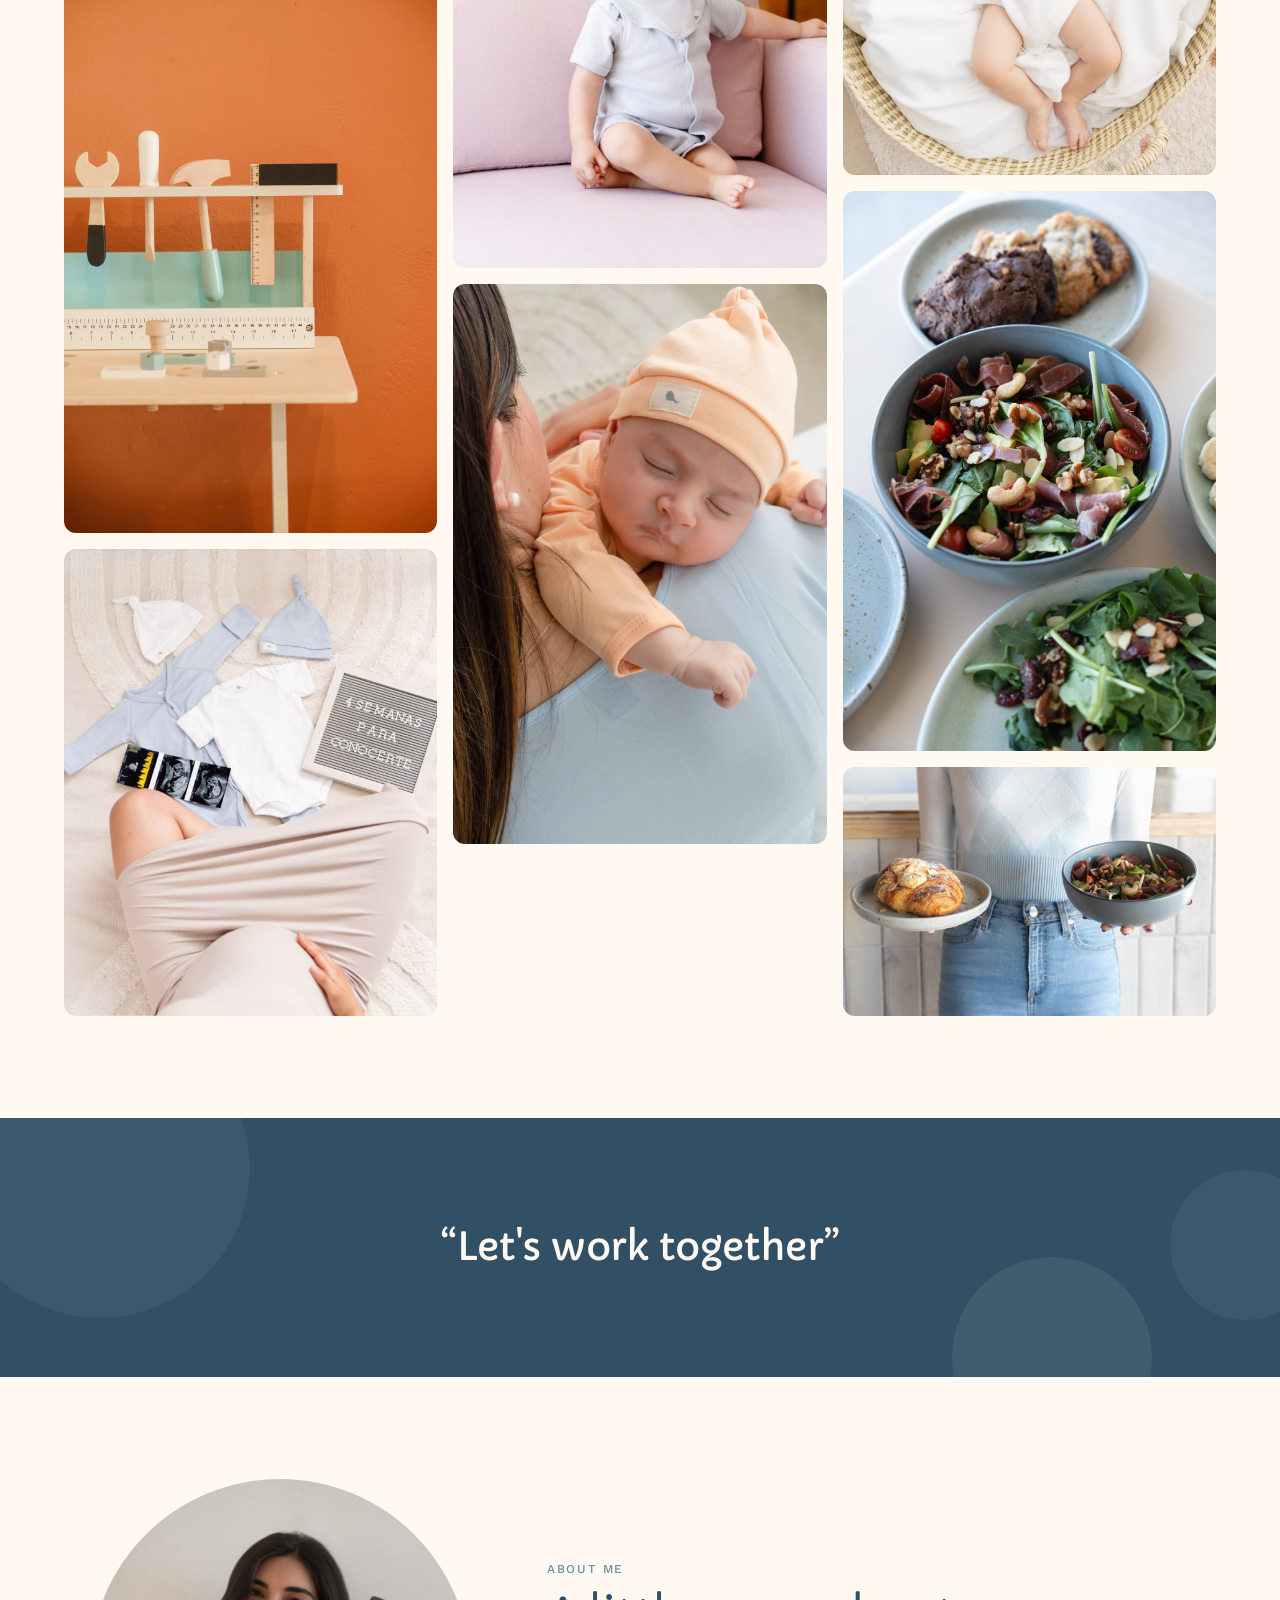
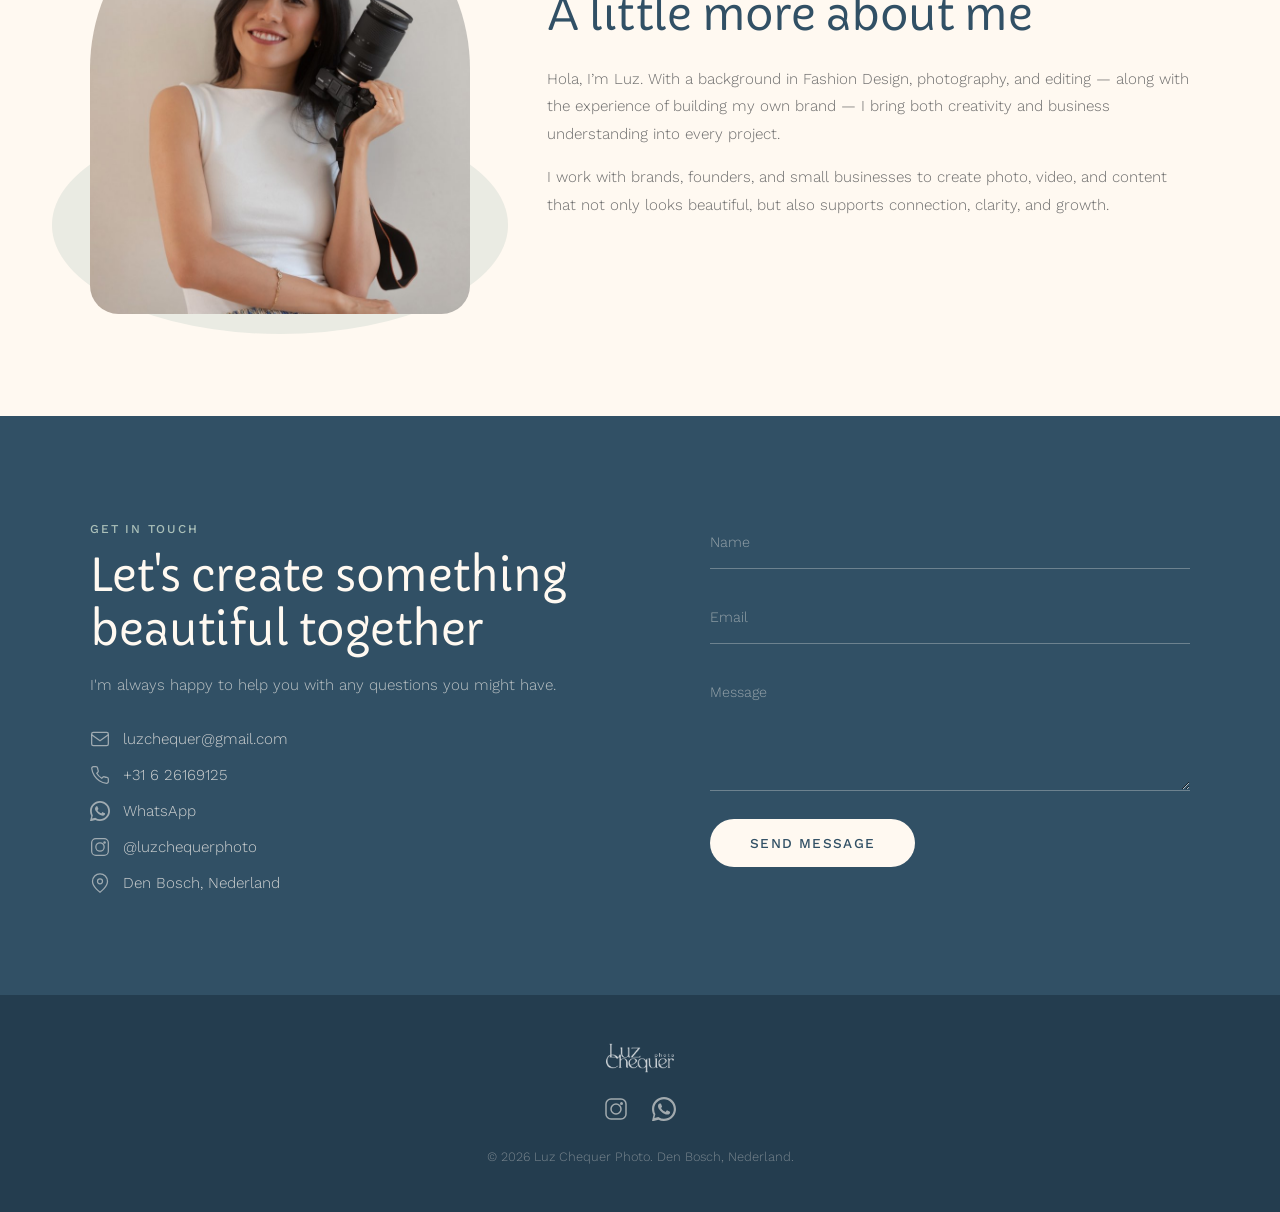
==== commit 314cb315: "Migrate from Netlify to Vercel + Web3Forms + GitHub CMS backend - Add vercel.json with rewrite for r" ====
--- a/site/brands.html
+++ b/site/brands.html
@@ -139,7 +139,8 @@
                 </div>
             </div>
             <div class="contact-form-wrapper">
-                <form class="contact-form" id="contactForm" name="contact" method="POST" data-netlify="true">
+                <form class="contact-form" id="contactForm">
+                    <input type="hidden" name="access_key" value="YOUR_WEB3FORMS_KEY">
                     <div class="form-group">
                         <input type="text" name="name" required placeholder=" ">
                         <label data-en="Name" data-nl="Naam">Name</label>
@@ -174,14 +175,6 @@
         </div>
     </footer>
 
-    <script src="https://identity.netlify.com/v1/netlify-identity-widget.js"></script>
-    <script>
-      if (window.netlifyIdentity) {
-        window.netlifyIdentity.on("init", user => {
-          if (!user) window.netlifyIdentity.on("login", () => document.location.href = "/admin/");
-        });
-      }
-    </script>
     <script src="/site/content-loader.js"></script>
     <script src="/site/script.js"></script>
 </body>
--- a/site/styles.css
+++ b/site/styles.css
@@ -708,6 +708,68 @@
     line-height: 1.8;
     color: var(--text-light);
     margin-bottom: 1rem;
+}
+
+/* ── Testimonials ─────────────────────── */
+
+.testimonials {
+    padding: clamp(4rem, 8vw, 7rem) 0;
+    background: var(--teal);
+}
+
+.testimonials h2 {
+    font-family: var(--font-display);
+    font-size: clamp(2rem, 4vw, 3rem);
+    font-weight: 300;
+    color: var(--cream);
+    margin-bottom: 2.5rem;
+    padding-left: clamp(1.5rem, 5vw, 4rem);
+}
+
+.testimonials-track {
+    display: flex;
+    gap: 1.2rem;
+    overflow-x: auto;
+    scroll-snap-type: x mandatory;
+    -webkit-overflow-scrolling: touch;
+    scrollbar-width: none;
+    padding: 0 clamp(1.5rem, 5vw, 4rem) 1rem;
+}
+
+.testimonials-track::after {
+    content: '';
+    flex: 0 0 1px;
+}
+
+.testimonials-track::-webkit-scrollbar {
+    display: none;
+}
+
+.testimonial-card {
+    flex: 0 0 clamp(280px, 75vw, 380px);
+    scroll-snap-align: start;
+    background: var(--cream);
+    border-radius: 12px;
+    padding: 2rem;
+    display: flex;
+    flex-direction: column;
+    justify-content: space-between;
+}
+
+.testimonial-card p {
+    font-family: var(--font-display);
+    font-size: 0.95rem;
+    font-weight: 400;
+    line-height: 1.6;
+    color: var(--navy);
+    margin-bottom: 1.2rem;
+}
+
+.testimonial-author {
+    font-family: var(--font-body);
+    font-size: 0.8rem;
+    font-weight: 400;
+    color: var(--text-light);
 }
 
 /* ── Contact ───────────────────────────── */
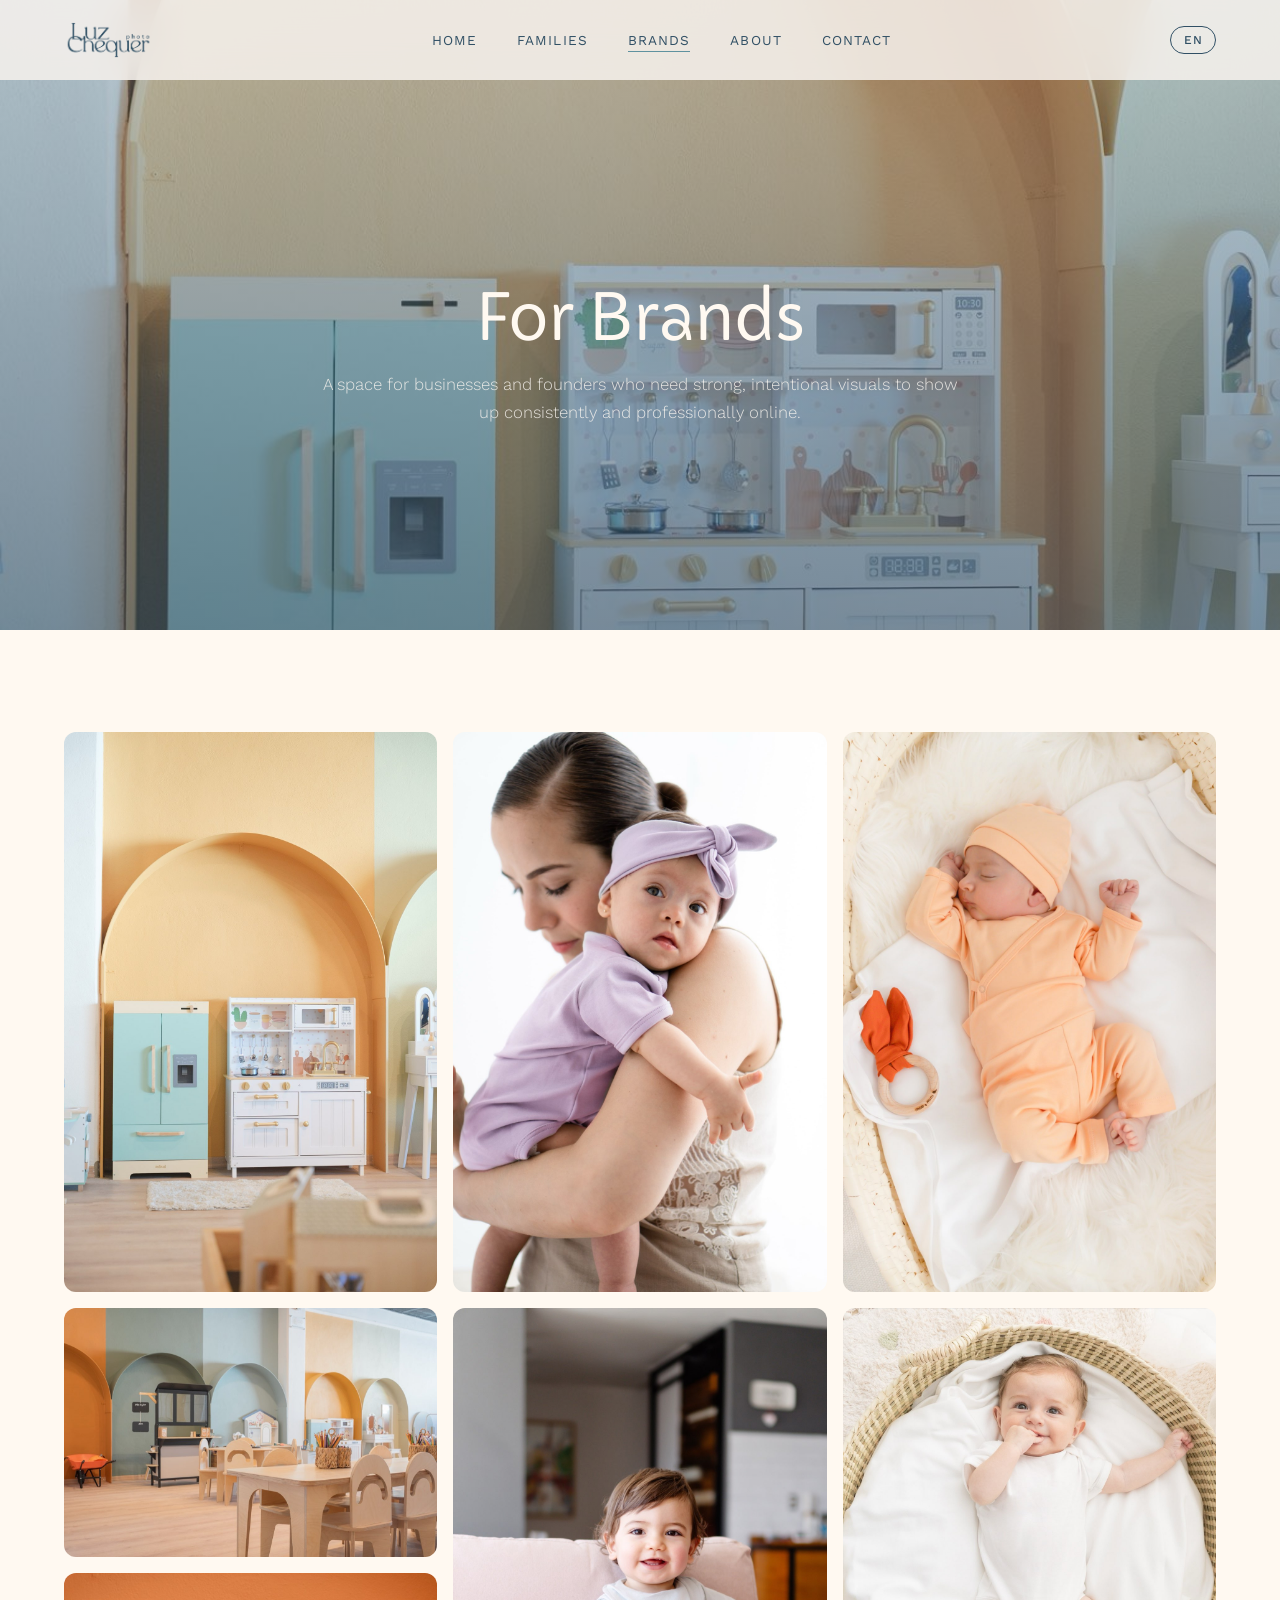
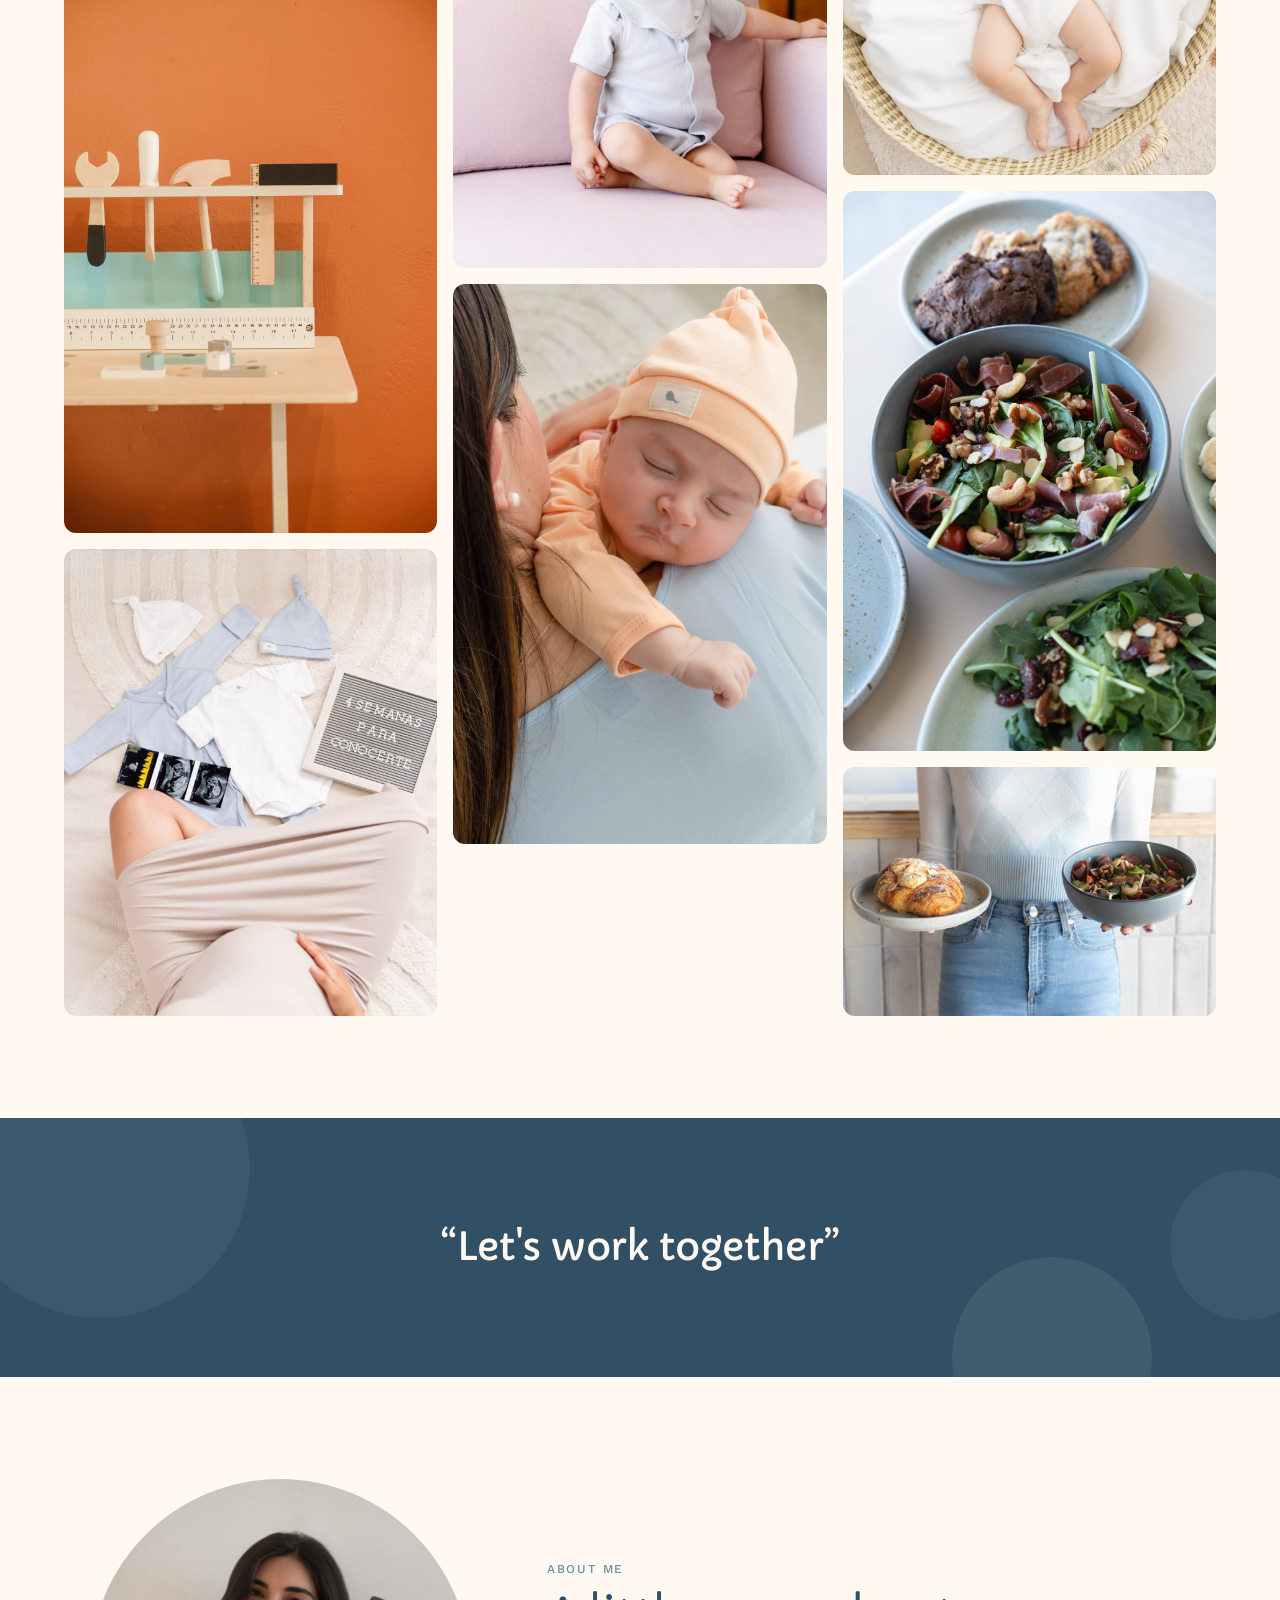
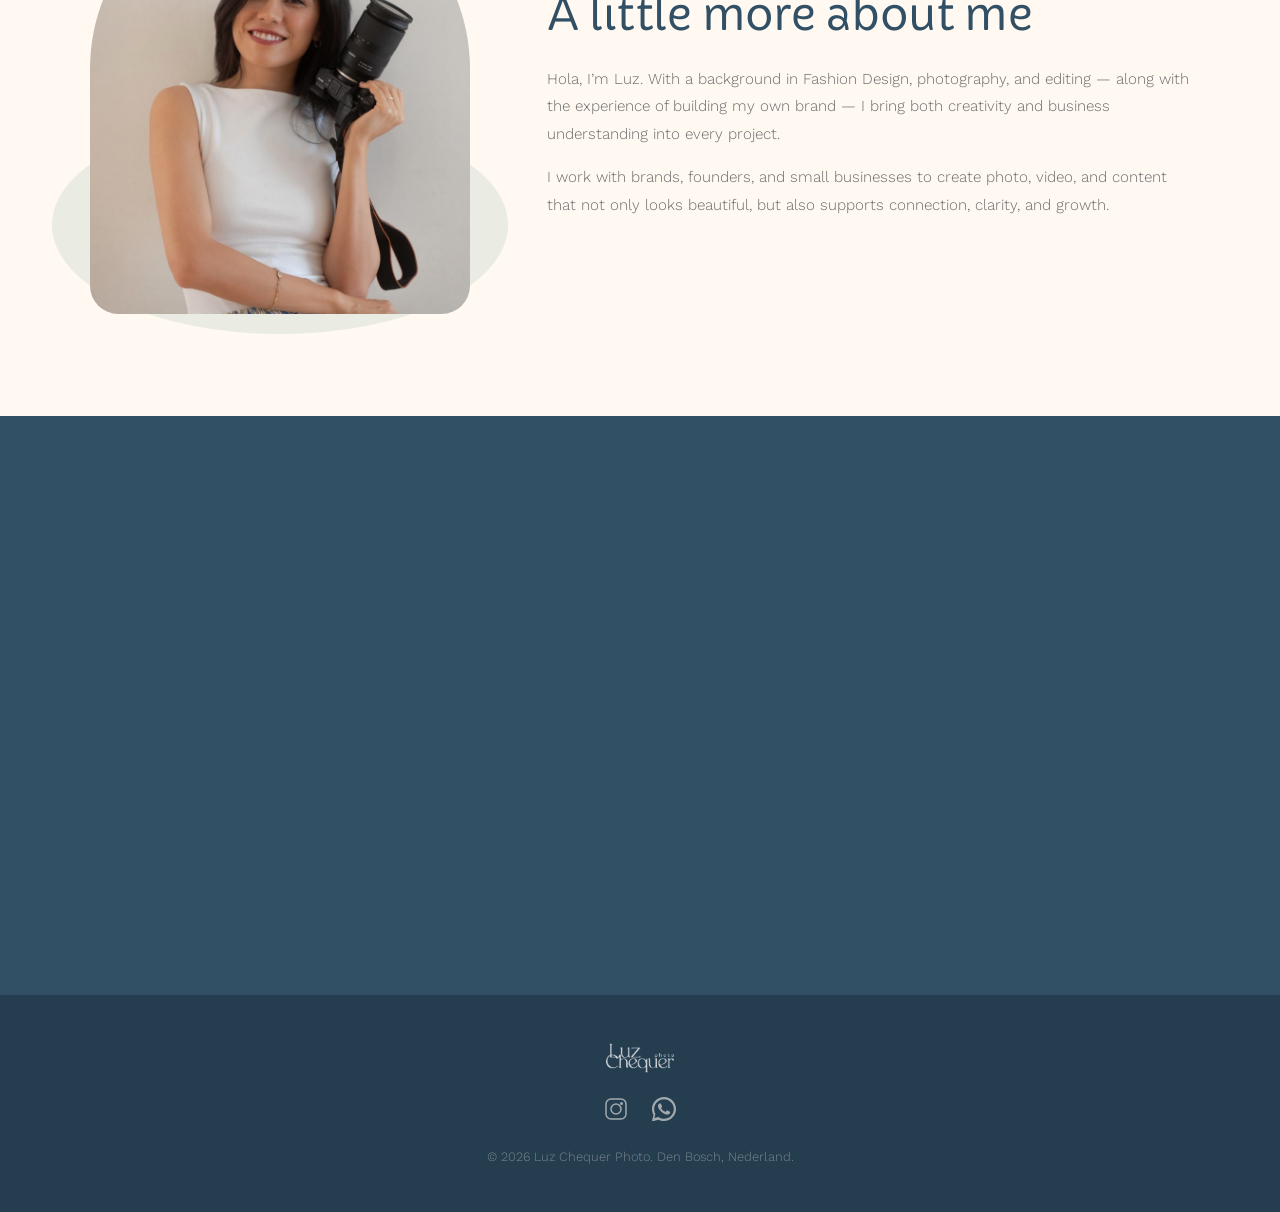
==== commit d36f99f8: "Add Web3Forms access key for contact form Co-Authored-By: Claude Opus 4.6 (1M context) <noreply@anth" ====
--- a/site/brands.html
+++ b/site/brands.html
@@ -140,7 +140,7 @@
             </div>
             <div class="contact-form-wrapper">
                 <form class="contact-form" id="contactForm">
-                    <input type="hidden" name="access_key" value="YOUR_WEB3FORMS_KEY">
+                    <input type="hidden" name="access_key" value="4bac06e0-33e6-4a0a-a055-54205d506e47">
                     <div class="form-group">
                         <input type="text" name="name" required placeholder=" ">
                         <label data-en="Name" data-nl="Naam">Name</label>
